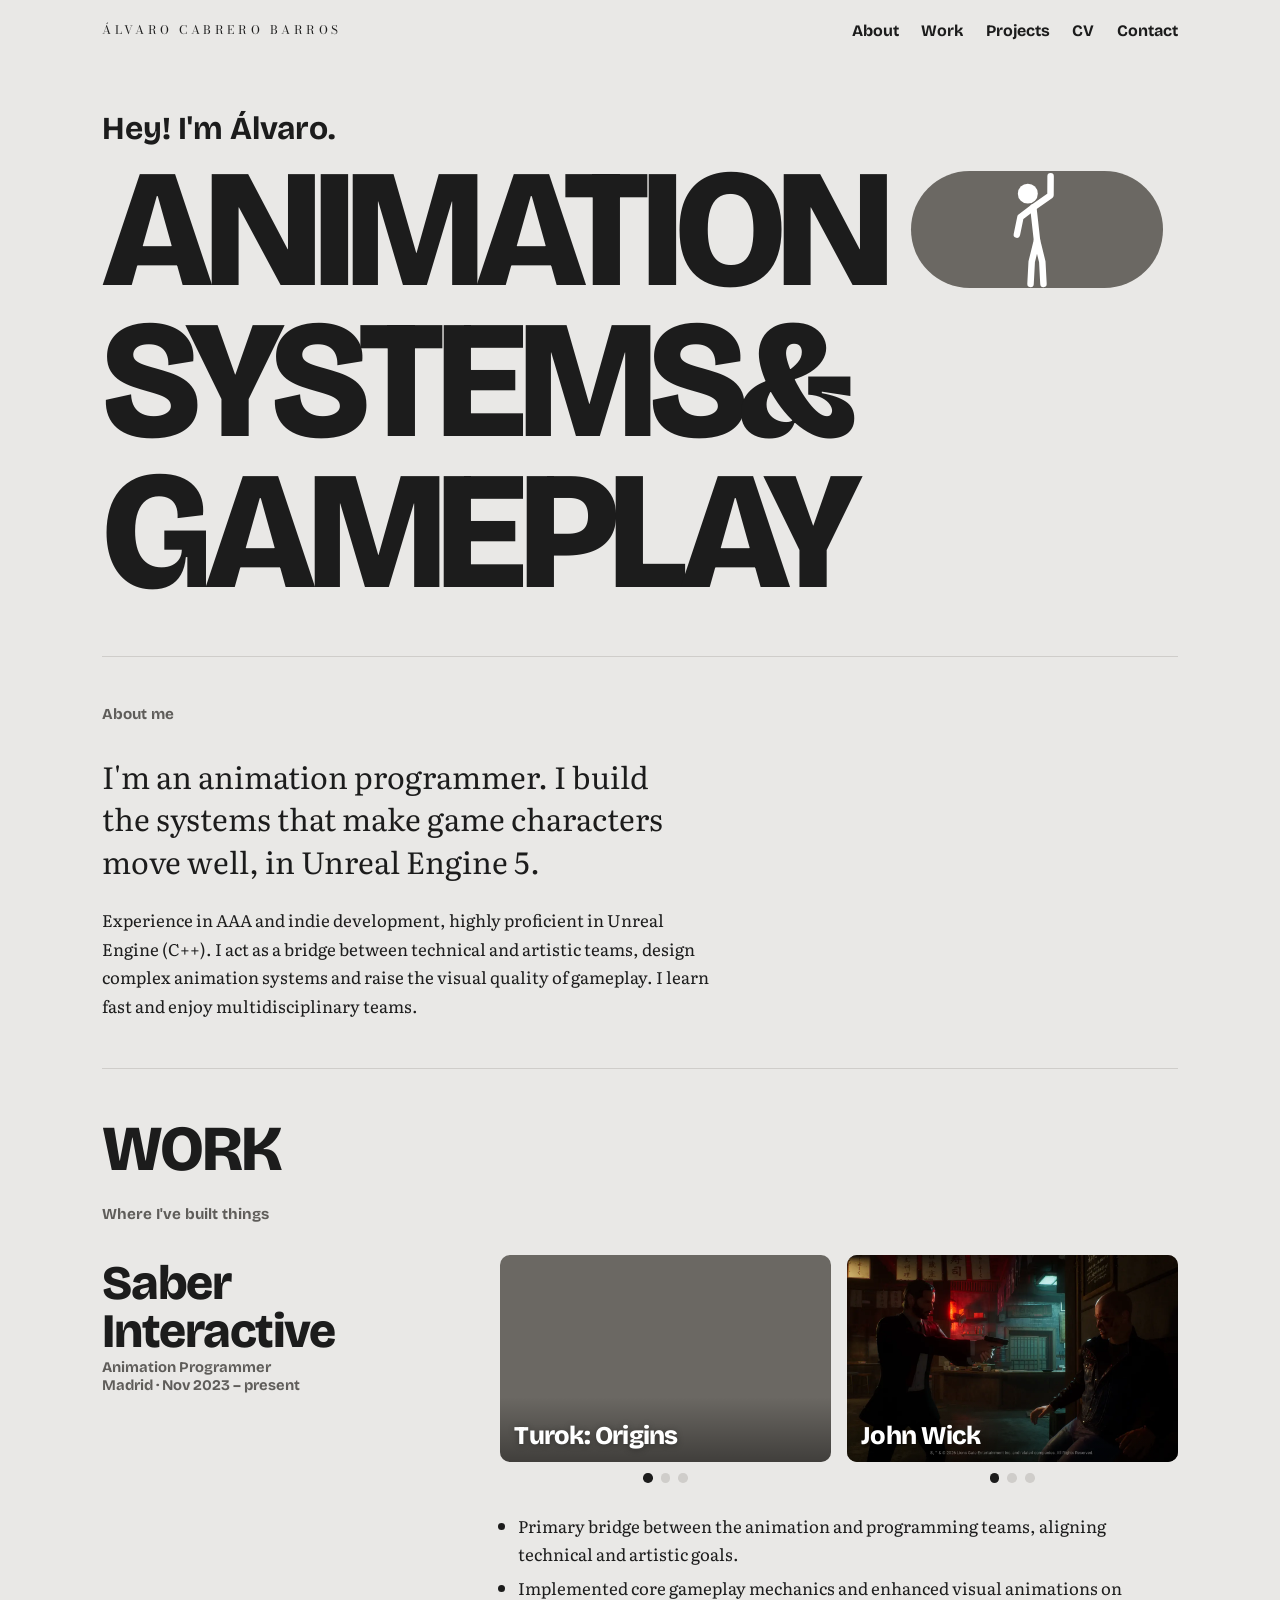
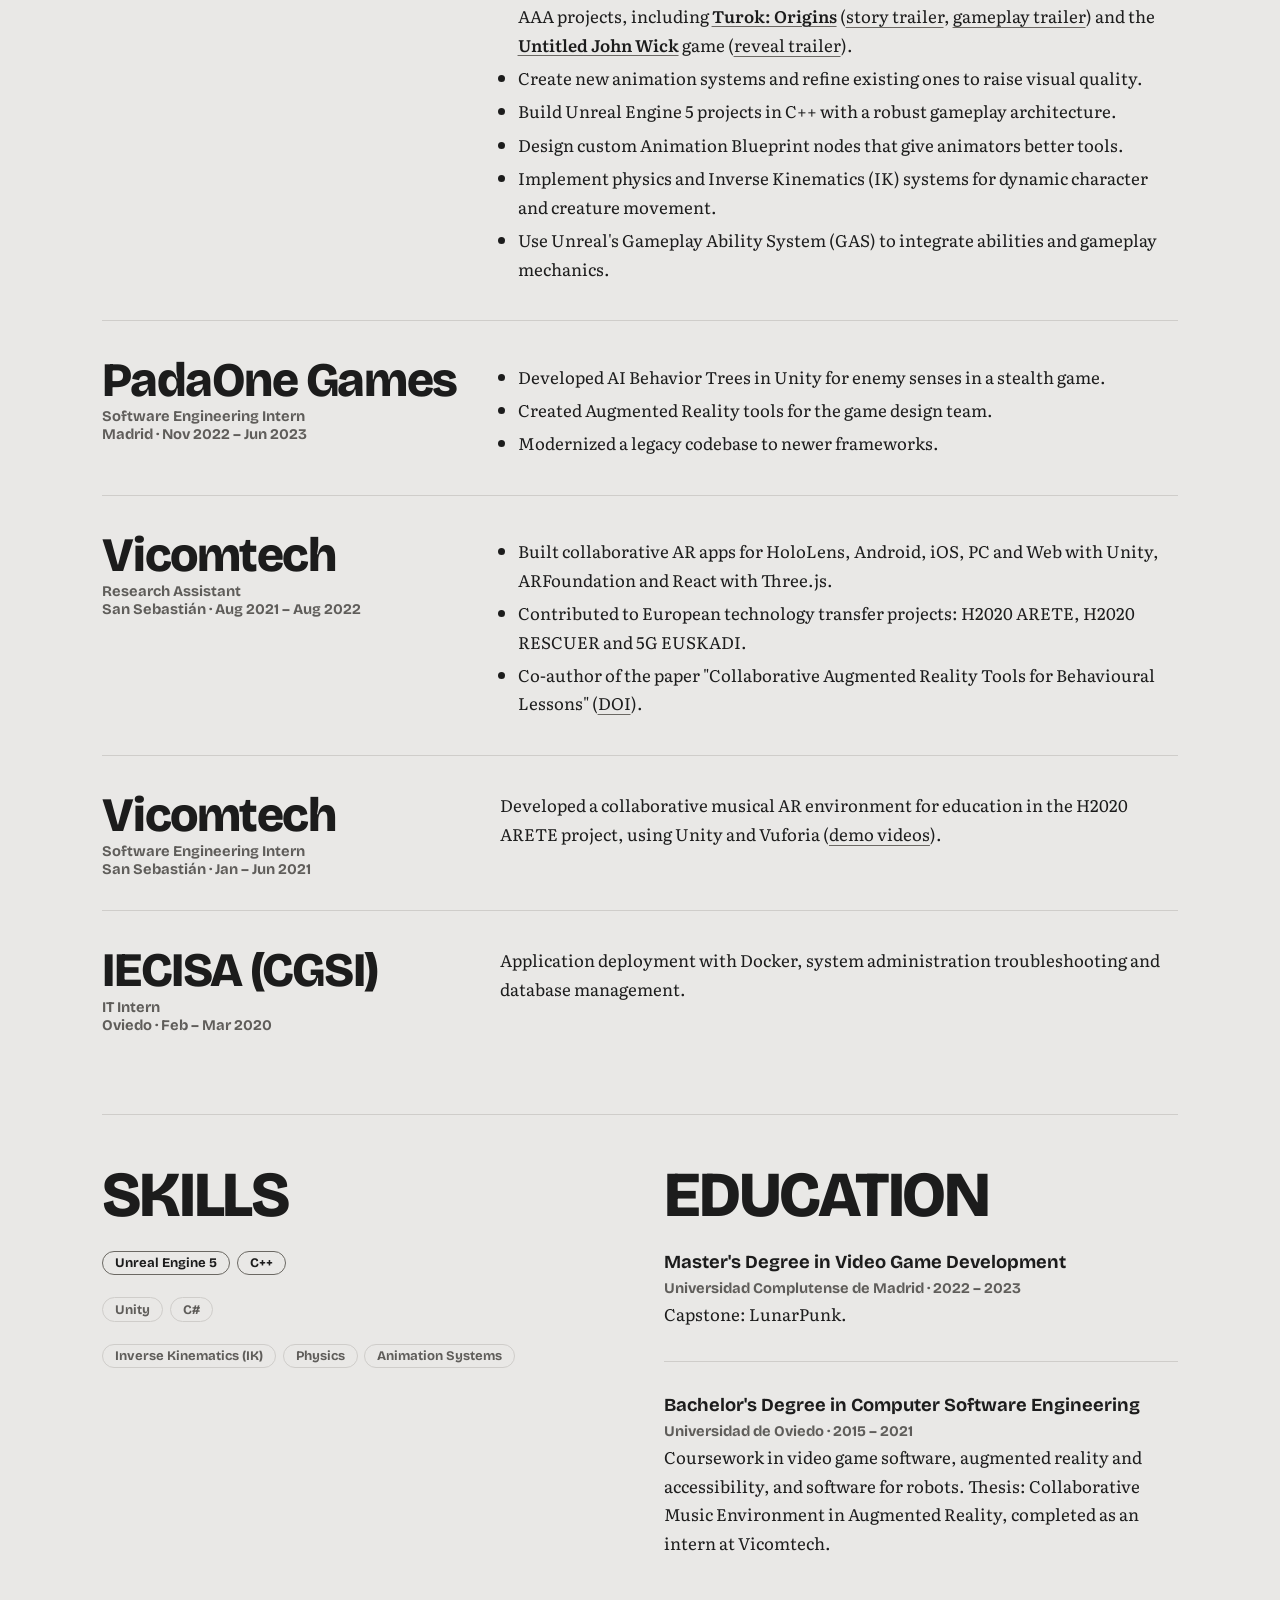
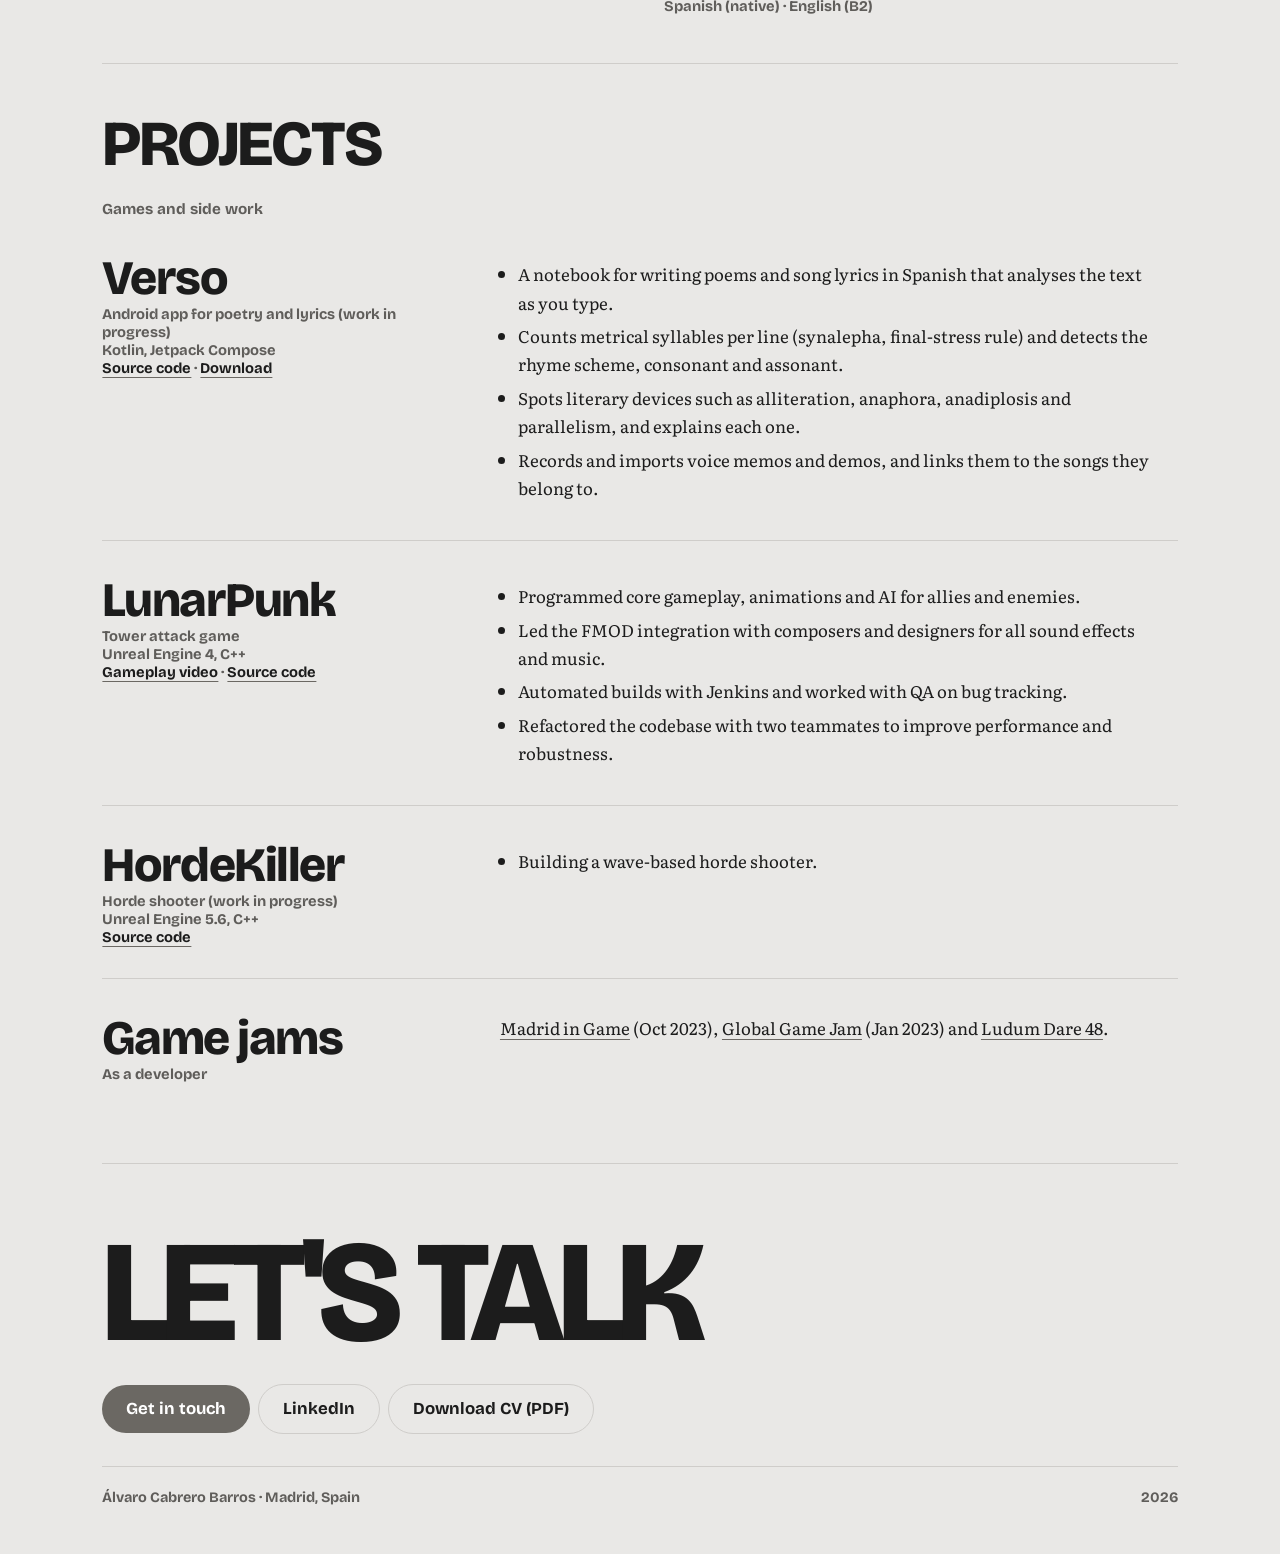
==== index.html @ 4a7ed525 "Cache-bust the link-preview image so LinkedIn refetches it Co-Authored-By: Claude Sonnet 5.5 <norepl" ====
<!DOCTYPE html>
<!--
  Álvaro Cabrero Barros · personal site and CV (https://alvaro.cabrero.me).
  Plain HTML, CSS and JavaScript, no build step. This file holds the content;
  styles live in css/styles.css (web fonts in fonts/) and behaviour in js/.
  See README.md and docs/.
-->
<html lang="en">
<head>
<meta charset="utf-8">
<meta name="viewport" content="width=device-width, initial-scale=1, viewport-fit=cover">
<title>Álvaro Cabrero Barros · Animation Programmer</title>
<meta name="description" content="Animation programmer building the systems that make game characters move well, in Unreal Engine 5. Gameplay animation, IK and physics for AAA and indie games.">
<meta name="author" content="Álvaro Cabrero Barros">
<meta property="article:published_time" content="2026-09-28T10:01:27+02:00">
<meta property="og:type" content="website">
<meta property="og:url" content="https://alvaro.cabrero.me/">
<meta property="og:title" content="Álvaro Cabrero Barros · Animation Programmer">
<meta property="og:description" content="Animation programmer building the systems that make game characters move well, in Unreal Engine 5. Gameplay animation, IK and physics for AAA and indie games.">
<meta property="og:image" content="https://alvaro.cabrero.me/images/og.png?v=2">
<meta property="og:image:width" content="2400">
<meta property="og:image:height" content="1260">
<meta property="og:image:alt" content="AC monogram and the name Álvaro Cabrero Barros, Animation Programmer">
<meta name="twitter:card" content="summary_large_image">
<link rel="icon" href="icons/favicon.svg" type="image/svg+xml">
<link rel="icon" href="icons/icon-32.png" type="image/png" sizes="32x32">
<link rel="apple-touch-icon" href="icons/icon-180.png">
<link rel="stylesheet" href="css/styles.css">
</head>
<body>
<div class="page">
<!-- top bar. Links with class "h" are hidden on narrow screens. -->
<div class="top">
  <a class="brand" href="#">Álvaro Cabrero Barros</a>
  <nav aria-label="Sections"><a class="h" href="#about">About</a><a class="h" href="#work">Work</a><a class="h" href="#projects">Projects</a><a class="h" href="CV_AlvaroCabrero.pdf" download>CV</a><a href="#contact">Contact</a></nav>
</div>

<!-- hero. The canvas inside .pill is the interactive ragdoll (js/models/ragdoll.js). -->
<header>
  <p class="hi">Hey! I'm Álvaro.</p>
  <div class="stack" aria-label="Animation systems and gameplay">
    <div>Animation<span class="pill"><canvas id="ik" aria-label="Ragdoll stick figure. Push it with your pointer or drag it around."></canvas></span></div>
    <div>Systems&amp;</div>
    <div>Gameplay</div>
  </div>
</header>

<section id="about">
  <p class="label">About me</p>
  <p class="lead">I'm an animation programmer. I build the systems that make game characters move well, in Unreal Engine 5.</p>
  <p class="intro">Experience in AAA and indie development, highly proficient in Unreal Engine (C++). I act as a bridge between technical and artistic teams, design complex animation systems and raise the visual quality of gameplay. I learn fast and enjoy multidisciplinary teams.</p>
</section>

<!--
  Work. Each entry is a .row: name and meta on the left, details on the right.
  A .car placeholder becomes a media carousel: data-title is its caption and
  data-imgs a comma-separated list of images/videos (.webp/.jpg images, .mp4/.webm videos).
  YouTube links open in the popup; a.steam links open the Steam store widget
  for the app id in data-steam.
-->
<section id="work">
  <h2>Work</h2>
  <p class="label">Where I've built things</p>
  <div class="row">
    <div><p class="name">Saber Interactive</p><p class="meta">Animation Programmer<br>Madrid · Nov 2023 – present</p></div>
    <div>
      <div class="gallery">
        <div class="car" data-title="Turok: Origins" data-imgs="images/turok-origins-1.mp4,images/turok-origins-2.mp4,images/turok-origins-3.mp4" role="region" aria-roledescription="carousel" aria-label="Turok: Origins images"></div>
        <div class="car" data-title="John Wick" data-imgs="images/john-wick-1.webp,images/john-wick-2.webp,images/john-wick-3.webp" role="region" aria-roledescription="carousel" aria-label="John Wick images"></div>
      </div>
      <ul>
      <li>Primary bridge between the animation and programming teams, aligning technical and artistic goals.</li>
      <li>Implemented core gameplay mechanics and enhanced visual animations on AAA projects, including <strong><a class="steam" href="https://store.steampowered.com/app/1967610/Turok_Origins/" data-steam="1967610" data-title="Turok: Origins">Turok: Origins</a></strong> (<a href="https://www.youtube.com/watch?v=_f3btFcO1CM">story trailer</a>, <a href="https://www.youtube.com/watch?v=rf-Hp_OI054">gameplay trailer</a>) and the <strong><a class="steam" href="https://store.steampowered.com/app/2947860/Untitled_John_Wick_Game/" data-steam="2947860" data-title="Untitled John Wick">Untitled John Wick</a></strong> game (<a href="https://www.youtube.com/watch?v=Ap5JlQ680E8">reveal trailer</a>).</li>
      <li>Create new animation systems and refine existing ones to raise visual quality.</li>
      <li>Build Unreal Engine 5 projects in C++ with a robust gameplay architecture.</li>
      <li>Design custom Animation Blueprint nodes that give animators better tools.</li>
      <li>Implement physics and Inverse Kinematics (IK) systems for dynamic character and creature movement.</li>
      <li>Use Unreal's Gameplay Ability System (GAS) to integrate abilities and gameplay mechanics.</li>
    </ul>
    </div>
  </div>
  <div class="row">
    <div><p class="name">PadaOne Games</p><p class="meta">Software Engineering Intern<br>Madrid · Nov 2022 – Jun 2023</p></div>
    <ul>
      <li>Developed AI Behavior Trees in Unity for enemy senses in a stealth game.</li>
      <li>Created Augmented Reality tools for the game design team.</li>
      <li>Modernized a legacy codebase to newer frameworks.</li>
    </ul>
  </div>
  <div class="row">
    <div><p class="name">Vicomtech</p><p class="meta">Research Assistant<br>San Sebastián · Aug 2021 – Aug 2022</p></div>
    <ul>
      <li>Built collaborative AR apps for HoloLens, Android, iOS, PC and Web with Unity, ARFoundation and React with Three.js.</li>
      <li>Contributed to European technology transfer projects: H2020 ARETE, H2020 RESCUER and 5G EUSKADI.</li>
      <li>Co-author of the paper "Collaborative Augmented Reality Tools for Behavioural Lessons" (<a href="https://doi.org/10.1007/978-3-031-26876-2_10">DOI</a>).</li>
    </ul>
  </div>
  <div class="row">
    <div><p class="name">Vicomtech</p><p class="meta">Software Engineering Intern<br>San Sebastián · Jan – Jun 2021</p></div>
    <p>Developed a collaborative musical AR environment for education in the H2020 ARETE project, using Unity and Vuforia (<a href="https://youtube.com/playlist?list=PLBQpnXrjoMXHevVcbpLc-FHBnwEPW0HEd">demo videos</a>).</p>
  </div>
  <div class="row">
    <div><p class="name">IECISA (CGSI)</p><p class="meta">IT Intern<br>Oviedo · Feb – Mar 2020</p></div>
    <p>Application deployment with Docker, system administration troubleshooting and database management.</p>
  </div>
</section>

<!-- Skills (chips; .hot marks the core ones) and Education -->
<section id="skills">
  <div class="two">
    <div>
      <h2>Skills</h2>
      <ul class="chips hot"><li>Unreal Engine 5</li><li>C++</li></ul>
      <ul class="chips"><li>Unity</li><li>C#</li></ul>
      <ul class="chips"><li>Inverse Kinematics (IK)</li><li>Physics</li><li>Animation Systems</li></ul>
    </div>
    <div>
      <h2>Education</h2>
      <div class="row edu">
        <div><h3>Master's Degree in Video Game Development</h3><p class="meta">Universidad Complutense de Madrid · 2022 – 2023</p><p>Capstone: LunarPunk.</p></div>
      </div>
      <div class="row edu">
        <div><h3>Bachelor's Degree in Computer Software Engineering</h3><p class="meta">Universidad de Oviedo · 2015 – 2021</p><p>Coursework in video game software, augmented reality and accessibility, and software for robots. Thesis: Collaborative Music Environment in Augmented Reality, completed as an intern at Vicomtech.</p></div>
      </div>
      <p class="meta">Spanish (native) · English (B2)</p>
    </div>
  </div>
</section>

<!-- Projects: personal projects and game jams, newest first -->
<section id="projects">
  <h2>Projects</h2>
  <p class="label">Games and side work</p>
  <div class="row">
    <div><p class="name">Verso</p><p class="meta">Android app for poetry and lyrics (work in progress)<br>Kotlin, Jetpack Compose<br><a href="https://github.com/alvarocabrero/Verso">Source code</a> · <a href="https://github.com/alvarocabrero/Verso/releases/latest">Download</a></p></div>
    <ul>
      <li>A notebook for writing poems and song lyrics in Spanish that analyses the text as you type.</li>
      <li>Counts metrical syllables per line (synalepha, final-stress rule) and detects the rhyme scheme, consonant and assonant.</li>
      <li>Spots literary devices such as alliteration, anaphora, anadiplosis and parallelism, and explains each one.</li>
      <li>Records and imports voice memos and demos, and links them to the songs they belong to.</li>
    </ul>
  </div>
  <div class="row">
    <div><p class="name">LunarPunk</p><p class="meta">Tower attack game<br>Unreal Engine 4, C++<br><a href="https://www.youtube.com/watch?v=NX6QrqMngAg">Gameplay video</a> · <a href="https://github.com/Walking-Octopus-Games/LunarPunk">Source code</a></p></div>
    <ul>
      <li>Programmed core gameplay, animations and AI for allies and enemies.</li>
      <li>Led the FMOD integration with composers and designers for all sound effects and music.</li>
      <li>Automated builds with Jenkins and worked with QA on bug tracking.</li>
      <li>Refactored the codebase with two teammates to improve performance and robustness.</li>
    </ul>
  </div>
  <div class="row">
    <div><p class="name">HordeKiller</p><p class="meta">Horde shooter (work in progress)<br>Unreal Engine 5.6, C++<br><a href="https://github.com/alvarocabrero/HordeKiller">Source code</a></p></div>
    <ul>
      <li>Building a wave-based horde shooter.</li>
    </ul>
  </div>
  <div class="row">
    <div><p class="name">Game jams</p><p class="meta">As a developer</p></div>
    <p><a href="https://jgona.itch.io/tetrisnator2">Madrid in Game</a> (Oct 2023), <a href="https://globalgamejam.org/2023/games/warfarm-milenium-potato-9">Global Game Jam</a> (Jan 2023) and <a href="https://ldjam.com/events/ludum-dare/48/atlantis-gold/">Ludum Dare 48</a>.</p>
  </div>
</section>

<!-- contact -->
<section id="contact" class="talk">
  <p class="big">Let's talk</p>
  <a class="btn" href="mailto:alvaro@cabrero.me">Get in touch</a><a class="btn alt" href="https://www.linkedin.com/in/alvaro-cabrero-barros-b3132916b/">LinkedIn</a><a class="btn alt" href="CV_AlvaroCabrero.pdf" download>Download CV (PDF)</a>
</section>
<footer><span>Álvaro Cabrero Barros · Madrid, Spain</span><span>2026</span></footer>
</div>

<!--
  Shared popup for YouTube videos, Steam widgets and enlarged carousel media.
  Filled and opened by js/views/dialogView.js.
-->
<dialog class="vid" id="vid" aria-label="Video player">
  <div class="bar"><a id="vidlink" href="#" target="_blank" rel="noopener">Open on YouTube</a><button type="button" id="vidclose">Close</button></div>
  <div class="frame" id="vidframe"></div>
</dialog>

<!--
  Scripts: plain classic scripts sharing the global CV namespace (no modules,
  so the page also works when opened from the file system). Order matters:
  models, then views, then controllers, then main.js, which wires them up.
-->
<!-- Model -->
<script src="js/models/ragdoll.js"></script>
<script src="js/models/media.js"></script>
<!-- View -->
<script src="js/views/ragdollView.js"></script>
<script src="js/views/carouselView.js"></script>
<script src="js/views/dialogView.js"></script>
<!-- Controller -->
<script src="js/controllers/ragdollController.js"></script>
<script src="js/controllers/carouselController.js"></script>
<script src="js/controllers/dialogController.js"></script>
<script src="js/main.js"></script>
</body>
</html>
---- css/styles.css ----
/*
 * Styles for the whole site. One file, no preprocessor, no build step.
 *
 * Sections:
 *   1. Design tokens and base elements
 *   2. Top bar and hero (including the ragdoll pill)
 *   3. Sections, rows and typography
 *   4. Skills chips, contact block, footer
 *   5. Media carousels
 *   6. Popup dialog (YouTube, Steam, enlarged media)
 *   7. Narrow screens (≤ 820px)
 *
 * Fluid type uses clamp(min, preferred, max): sizes follow the viewport width
 * (vw) between a minimum and a maximum, so most of the layout needs no
 * breakpoints. Below 820px the two-column rows stack (section 7).
 */

/* Web fonts, served from fonts/ (SIL Open Font License, see fonts/README.md).
 * Latin and Latin Extended subsets of Google Fonts' files. unicode-range makes
 * the browser download a subset only when the page uses one of its characters,
 * so normally only the two Latin files load. Bricolage Grotesque is a
 * variable font covering weights 400–800, and regular Literata covers 400–600
 * (600 is used for bold text such as <strong>). font-display:swap shows the
 * fallback font straight away and swaps when the web font arrives. */
@font-face{font-family:"Bricolage Grotesque";font-style:normal;font-weight:400 800;font-display:swap;src:url(../fonts/bricolage-latin.woff2) format("woff2");unicode-range:U+0000-00FF, U+0131, U+0152-0153, U+02BB-02BC, U+02C6, U+02DA, U+02DC, U+0304, U+0308, U+0329, U+2000-206F, U+20AC, U+2122, U+2191, U+2193, U+2212, U+2215, U+FEFF, U+FFFD}
@font-face{font-family:"Bricolage Grotesque";font-style:normal;font-weight:400 800;font-display:swap;src:url(../fonts/bricolage-latin-ext.woff2) format("woff2");unicode-range:U+0100-02BA, U+02BD-02C5, U+02C7-02CC, U+02CE-02D7, U+02DD-02FF, U+0304, U+0308, U+0329, U+1D00-1DBF, U+1E00-1E9F, U+1EF2-1EFF, U+2020, U+20A0-20AB, U+20AD-20C0, U+2113, U+2C60-2C7F, U+A720-A7FF}
@font-face{font-family:"Bodoni Moda";font-style:normal;font-weight:400 700;font-display:swap;src:url(../fonts/bodoni-moda-latin.woff2) format("woff2");unicode-range:U+0000-00FF, U+0131, U+0152-0153, U+02BB-02BC, U+02C6, U+02DA, U+02DC, U+0304, U+0308, U+0329, U+2000-206F, U+20AC, U+2122, U+2191, U+2193, U+2212, U+2215, U+FEFF, U+FFFD}
@font-face{font-family:"Literata";font-style:normal;font-weight:400 600;font-display:swap;src:url(../fonts/literata-latin.woff2) format("woff2");unicode-range:U+0000-00FF, U+0131, U+0152-0153, U+02BB-02BC, U+02C6, U+02DA, U+02DC, U+0304, U+0308, U+0329, U+2000-206F, U+20AC, U+2122, U+2191, U+2193, U+2212, U+2215, U+FEFF, U+FFFD}
@font-face{font-family:"Literata";font-style:normal;font-weight:400 600;font-display:swap;src:url(../fonts/literata-latin-ext.woff2) format("woff2");unicode-range:U+0100-02BA, U+02BD-02C5, U+02C7-02CC, U+02CE-02D7, U+02DD-02FF, U+0304, U+0308, U+0329, U+1D00-1DBF, U+1E00-1E9F, U+1EF2-1EFF, U+2020, U+20A0-20AB, U+20AD-20C0, U+2113, U+2C60-2C7F, U+A720-A7FF}

/* ===== 1. Design tokens and base elements =====
 * --bg     page background        --ink   main text
 * --mute   secondary text         --line  hairlines and borders
 * --acc    accent: pill, buttons, placeholders, focus ring
 * --onacc  text on the accent
 * --d      display font (headings, labels)
 * --b      body font (paragraphs)
 * The root also pads for notches and home indicators (safe-area insets).
 */
:root{--bg:#e9e8e6;--ink:#1c1c1c;--mute:#5f5d5a;--line:#cfcdca;--acc:#6b6863;--onacc:#fff;
--d:"Bricolage Grotesque","Helvetica Neue",Arial,sans-serif;--b:"Literata",Georgia,serif;
box-sizing:border-box;padding-top:env(safe-area-inset-top,0px);padding-bottom:env(safe-area-inset-bottom,0px)}
*,*::before,*::after{box-sizing:inherit}
html{scroll-behavior:smooth}
body{margin:0;background:var(--bg);color:var(--ink);font:400 1.05rem/1.7 var(--b)}
a{color:var(--ink);text-decoration-color:var(--acc);text-underline-offset:4px}
:focus-visible{outline:3px solid var(--acc);outline-offset:3px}
/* centred column: 1120px max, 1.4rem side gutter */
.page{max-width:1120px;margin:0 auto;padding:0 1.4rem}

/* ===== 2. Top bar and hero ===== */
/* top bar: name on the left, section links on the right */
.top{display:flex;justify-content:space-between;align-items:center;padding:1.3rem 0;font:700 1rem var(--d)}
.top nav{display:flex;gap:1.4rem;align-items:center}
.top a{color:var(--ink);text-decoration:none}
.top a:hover{color:var(--mute)}
.top .brand{display:flex;align-items:center;gap:.9rem;font:400 .74rem "Bodoni Moda",serif;letter-spacing:.3em;text-transform:uppercase}
.top .brand img{display:block}
/* hero: "Hey! I'm Álvaro." */
.hi{font:700 clamp(1.4rem,3vw,2rem) var(--d);margin:3rem 0 0}
/* hero title: three huge stacked words. The size follows the viewport (13.5vw),
   but never exceeds what fits: the widest line, "ANIMATION" plus the pill,
   is about 6.3em wide, so it is capped at (100vw − gutters) / 6.4. */
.stack{margin:.4rem 0 3rem;font:800 clamp(1.6rem,min(13.5vw,(100vw - 2.8rem)/6.4),10.5rem)/.9 var(--d);letter-spacing:-.05em;text-transform:uppercase}
.stack div{display:flex;align-items:center;gap:.15em}
/* the rounded box the ragdoll lives in; sized in em so it scales with the title */
.pill{height:.7em;width:1.5em;border-radius:99px;background:var(--acc);flex:none;overflow:hidden}
/* touch-action:none stops the page scrolling while dragging the figure on touch screens */
.pill canvas{width:100%;height:100%;display:block;touch-action:none;cursor:grab}

/* ===== 3. Sections, rows and typography ===== */
section{padding:3rem 0;border-top:1px solid var(--line)}
.label{font:700 .95rem var(--d);color:var(--mute);margin:0 0 2rem}
/* section titles. The minimum is capped so the longest one, "EDUCATION"
   (about 5em, 5.6em in the fallback font), fits even very narrow screens */
h2{font:800 clamp(min(2.2rem,(100vw - 2.8rem)/5.8),6vw,4rem)/1 var(--d);letter-spacing:-.035em;margin:0 0 1.5rem;text-transform:uppercase}
.lead{font:400 clamp(1.3rem,2.6vw,1.9rem)/1.4 var(--b);max-width:32ch;margin:0}
/* About: the paragraph under the lead */
.intro{max-width:62ch;margin:1.5rem 0 0}
/* the two-column entry used by Work, Education and Projects:
   name and meta on the left, details on the right */
.row{display:grid;grid-template-columns:minmax(220px,34%) 1fr;gap:2rem;padding:2rem 0;border-top:1px solid var(--line)}
.row:first-of-type{border-top:0;padding-top:0}
/* entry name (company, project, person) and its small meta lines */
.name{font:800 clamp(1.8rem,4.2vw,3rem)/1 var(--d);letter-spacing:-.03em;margin:0}
.meta{font:700 .92rem var(--d);color:var(--mute);margin:.5rem 0 0}
.row h3{font:700 1.15rem var(--d);margin:0 0 .4rem}
.row ul{margin:.3rem 0 0;padding-left:1.1rem;max-width:66ch}
.row li{margin:.3rem 0}
.row p{margin:.2rem 0 0;max-width:66ch}

/* ===== 4. Skills chips, contact block, footer ===== */
/* pill-shaped skill tags; .hot highlights a list of core skills */
.chips{display:flex;flex-wrap:wrap;gap:.4rem;padding:0;margin:.3rem 0 1.4rem;list-style:none}
.chips li{font:700 .82rem var(--d);padding:.2rem .75rem;border:1px solid var(--line);border-radius:99px;color:var(--mute);margin:0}
.chips.hot li{color:var(--ink);border-color:var(--acc)}
/* Skills | Education side by side; each degree is a one-column row */
.two{display:grid;grid-template-columns:1fr 1fr;gap:3rem}
.row.edu{grid-template-columns:1fr}
.edu .meta{margin:0}
/* "Let's talk" contact block and its buttons */
.talk{padding:4rem 0 2rem}
.talk .big{font:800 clamp(3rem,12vw,9rem)/.9 var(--d);letter-spacing:-.05em;text-transform:uppercase;margin:0 0 1.6rem}
.btn{display:inline-block;font:700 1.05rem var(--d);padding:.85rem 1.5rem;border-radius:99px;background:var(--acc);color:var(--onacc);text-decoration:none}
.btn.alt{background:none;color:var(--ink);border:1.5px solid var(--line);margin-left:.5rem}
footer{border-top:1px solid var(--line);padding:1.4rem 0 3rem;font:700 .9rem var(--d);color:var(--mute);display:flex;justify-content:space-between;flex-wrap:wrap;gap:.5rem}

/* ===== 5. Media carousels =====
 * .car is a placeholder filled by js/views/carouselView.js:
 * .frame > .track > .slide (img|video), plus .cap (caption) and .dots.
 * The track is a native horizontal scroller with mandatory snap points,
 * one slide per width, so swiping works without JavaScript. */
.gallery{display:grid;grid-template-columns:1fr 1fr;gap:1rem;margin:0 0 1.8rem}
@media(max-width:820px){.gallery{gap:.6rem;margin:.6rem 0 1.6rem}}
.car{position:relative}
/* hidden scrollbar; overscroll-behavior stops a swipe from navigating back in the browser */
.track{display:flex;overflow-x:auto;scroll-snap-type:x mandatory;scrollbar-width:none;aspect-ratio:16/10;scroll-behavior:smooth;overscroll-behavior-x:contain}
.track::-webkit-scrollbar{display:none}
.slide{flex:0 0 100%;scroll-snap-align:start;position:relative;background:var(--acc);margin:0}
/* media stay transparent until loaded (.has), showing the accent colour as a placeholder.
   Transparent rather than display:none, so lazy-loaded images still get laid out and load. */
.slide img,.slide video{position:absolute;inset:0;width:100%;height:100%;object-fit:cover;opacity:0}
.slide.has img,.slide.has video{opacity:1}
.frame{position:relative;border-radius:10px;overflow:hidden}
/* caption on a soft gradient so white text stays readable on any image */
.cap{position:absolute;left:0;right:0;bottom:0;padding:1.6rem .9rem .8rem;pointer-events:none;color:#fff;font:800 clamp(1.1rem,3vw,1.6rem)/1.05 var(--d);letter-spacing:-.03em;text-shadow:0 1px 6px rgba(0,0,0,.35);background:linear-gradient(transparent,rgba(0,0,0,.4))}
/* slide indicators; the current one is marked with aria-current */
.dots{display:flex;gap:.5rem;justify-content:center;margin-top:.7rem}
.dots button{width:.6rem;height:.6rem;padding:0;border:0;border-radius:50%;background:var(--line);cursor:pointer}
.dots button[aria-current="true"]{background:var(--ink)}
@media(prefers-reduced-motion:reduce){.track{scroll-behavior:auto}}

/* ===== 6. Popup dialog =====
 * One <dialog id="vid"> for YouTube embeds, Steam widgets (.steam) and enlarged
 * carousel media (with .nav arrows). See js/views/dialogView.js. */
dialog.vid{border:0;padding:0;background:transparent;max-width:none;width:min(92vw,960px);overflow:visible;margin:auto}
dialog.vid::backdrop{background:rgba(10,10,10,.82)}
.vid .bar{display:flex;justify-content:space-between;align-items:center;padding:0 0 .6rem;font:700 .95rem var(--d)}
.vid .bar a,.vid .bar button{color:#fff}
.vid .bar button{all:unset;cursor:pointer;color:#fff;border-bottom:1px solid #fff}
.vid .frame{position:relative;aspect-ratio:16/9;background:#000;border-radius:10px;overflow:hidden}
.vid iframe{position:absolute;inset:0;width:100%;height:100%;border:0}
/* Steam's store widget is a fixed-height banner, not a 16:9 video */
dialog.vid.steam{width:min(92vw,660px)}
dialog.vid.steam .frame{aspect-ratio:auto;height:190px;background:transparent}
/* carousels open the enlarged view on click */
.car .frame{cursor:zoom-in}
/* previous/next arrows over enlarged media */
.vid .nav{position:absolute;top:50%;transform:translateY(-50%);width:2.6rem;height:2.6rem;border:0;border-radius:50%;background:rgba(0,0,0,.55);color:#fff;font:400 2rem/1 var(--d);cursor:pointer;display:grid;place-items:center;padding:0 0 .2rem;z-index:2}
.vid .nav:hover,.vid .nav:focus-visible{background:rgba(0,0,0,.8)}
/* arrow positions; then Steam game links in the text (they open the store widget) */
.vid .prev{left:.6rem}.vid .next{right:.6rem}a.steam{color:inherit;text-decoration:underline;text-decoration-color:var(--acc);text-underline-offset:.2em}
/* enlarged media are letterboxed, never cropped */
dialog.vid .frame video,dialog.vid .frame img{position:absolute;inset:0;width:100%;height:100%;object-fit:contain}

/* ===== 7. Narrow screens (≤ 820px) =====
 * Rows and Skills/Education stack into one column; the top bar keeps only the
 * name and the Contact link (links with class .h are hidden); the secondary buttons wrap below the main one;
 * carousels switch to a portrait 4:5 frame; captions and dots adjust. */
@media(max-width:820px){.row,.two{grid-template-columns:1fr;gap:.8rem}.top nav a.h{display:none}.btn.alt{margin:.6rem 0 0}.track{aspect-ratio:4/5}.cap{font-size:1.15rem;padding:1.4rem .7rem .7rem}.dots button{width:.75rem;height:.75rem}}
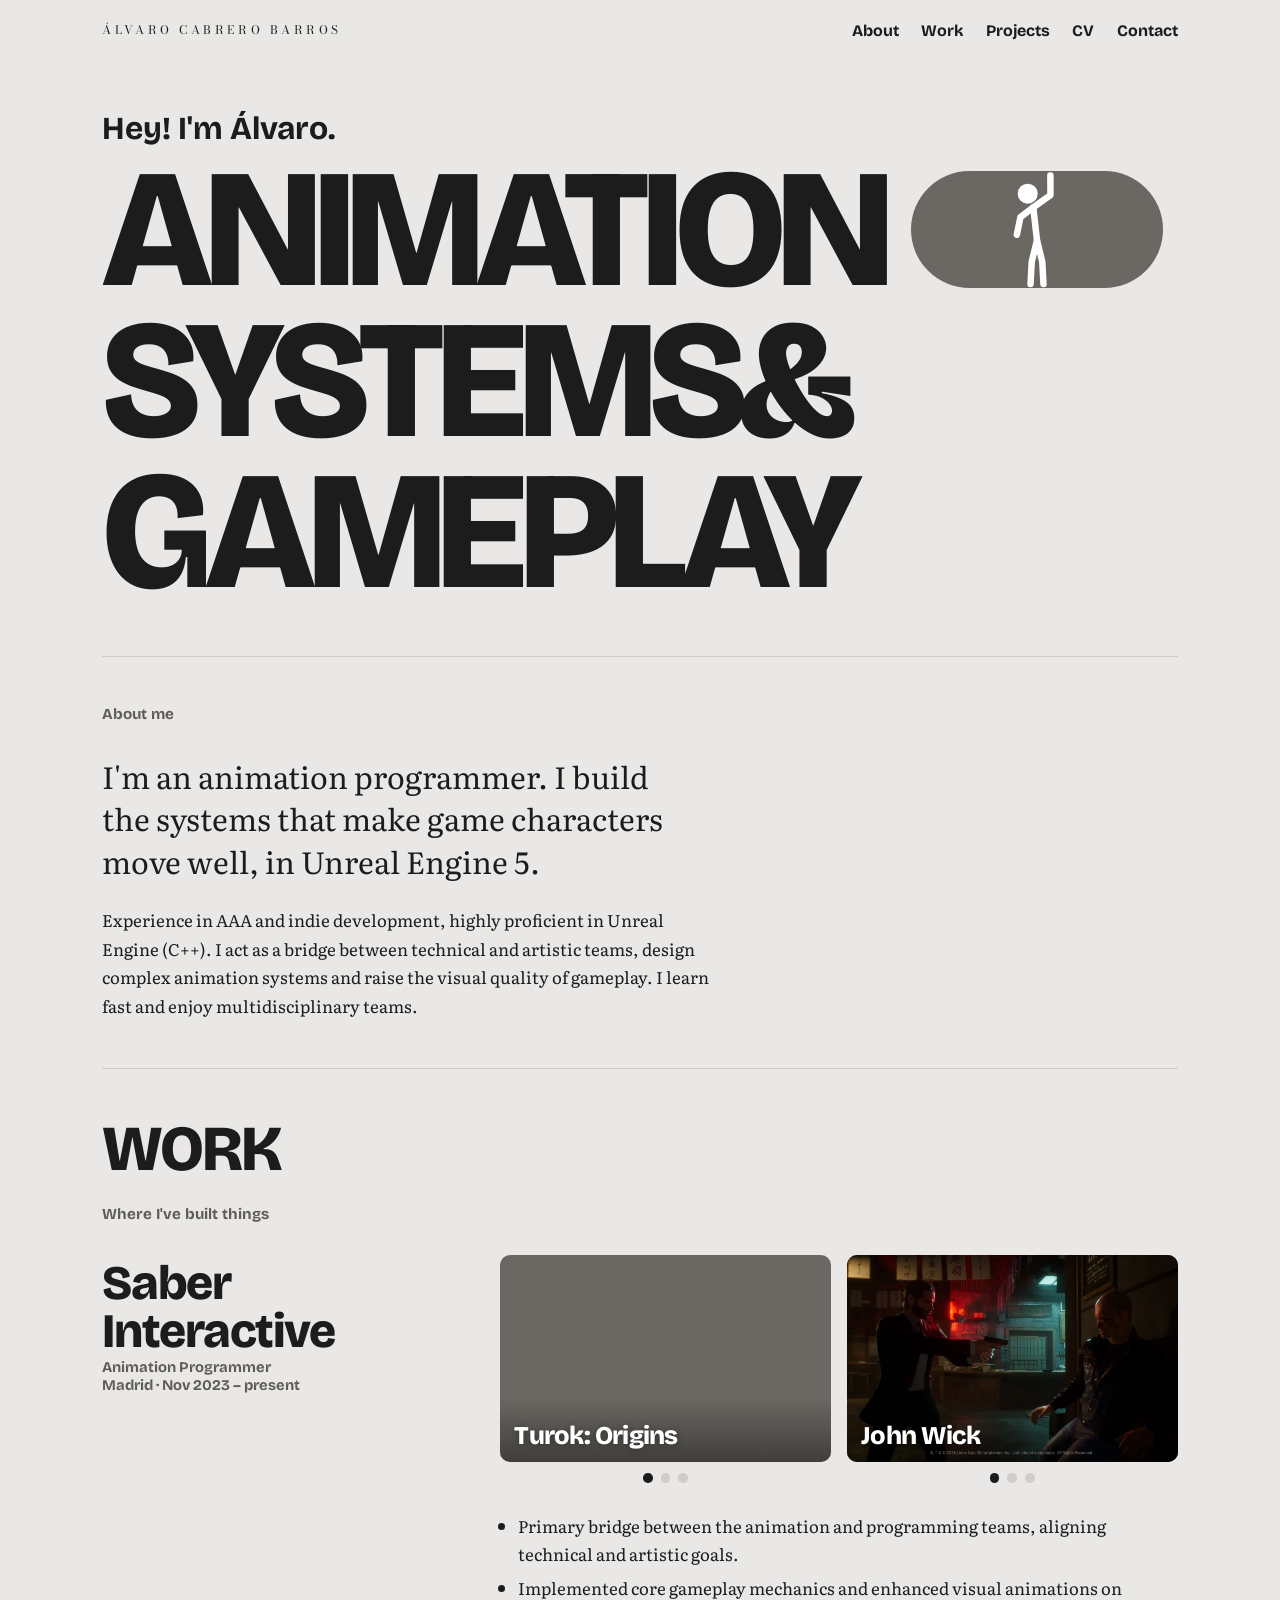
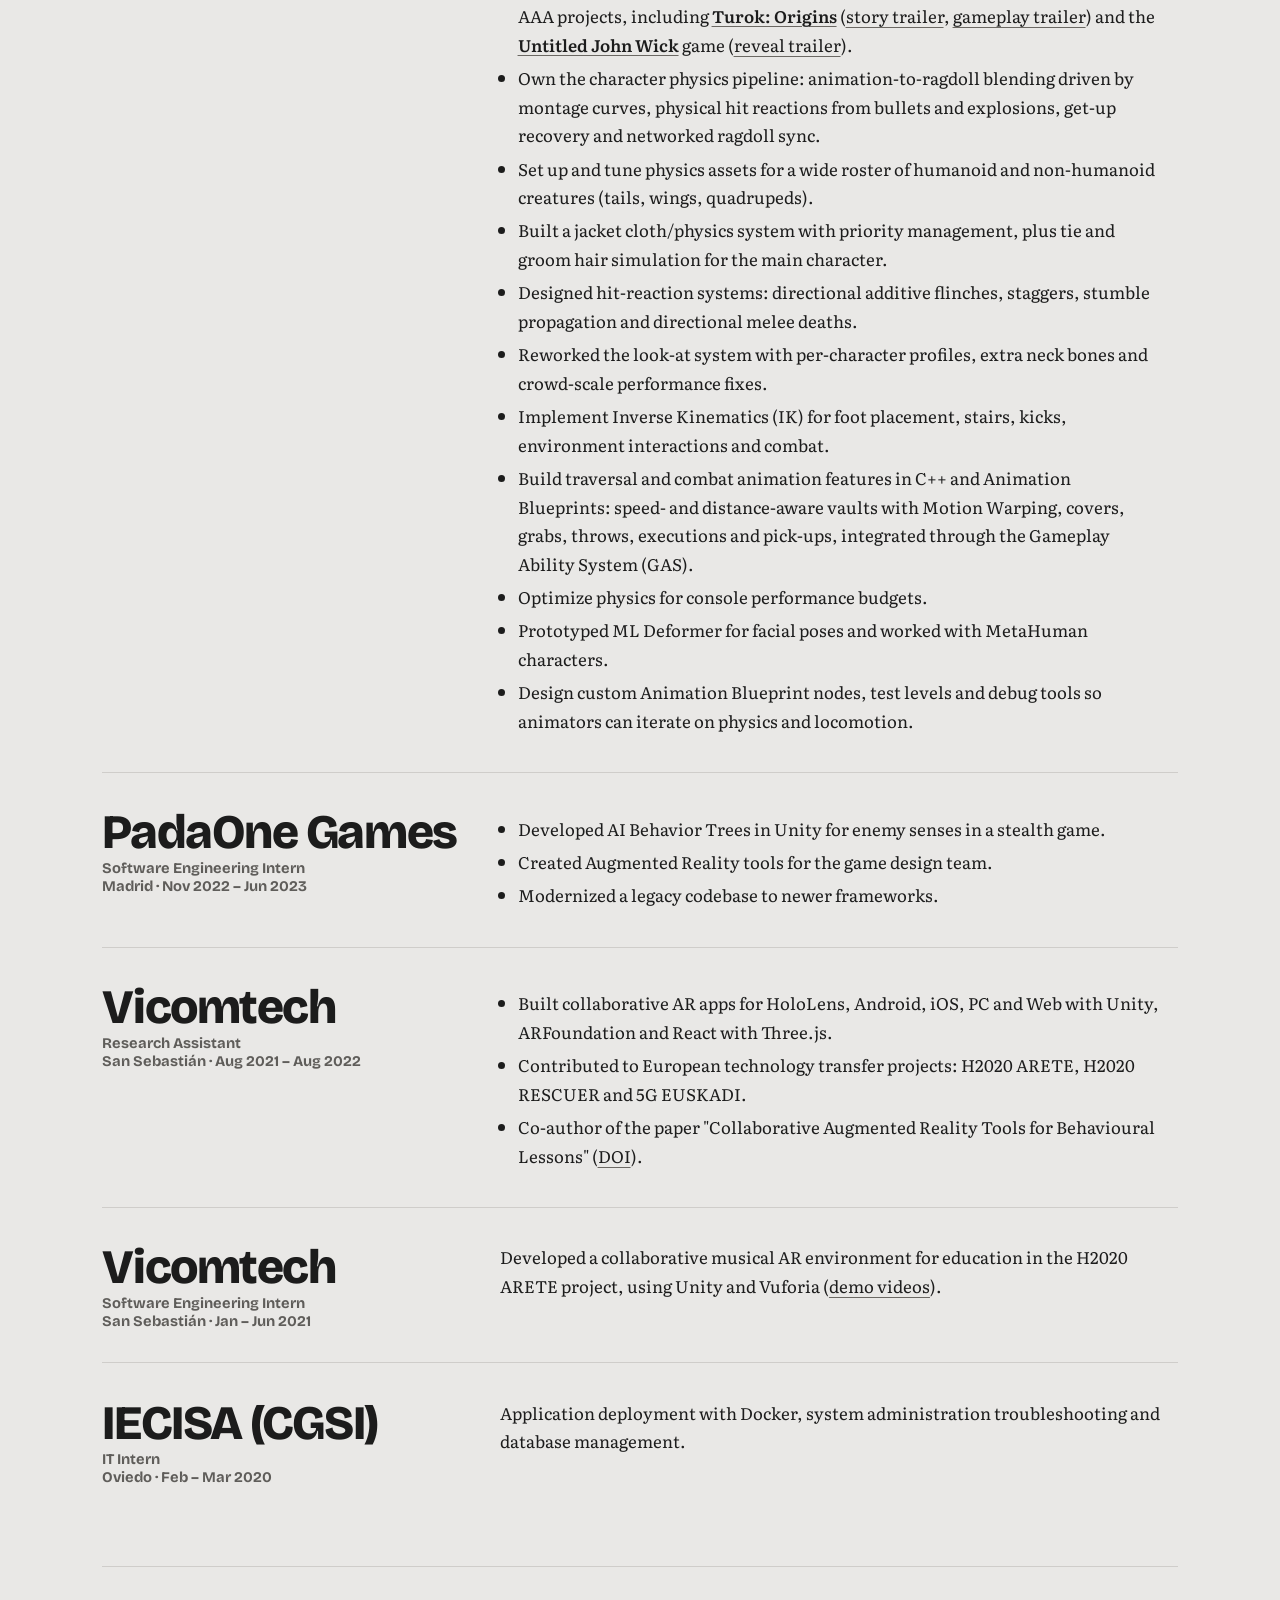
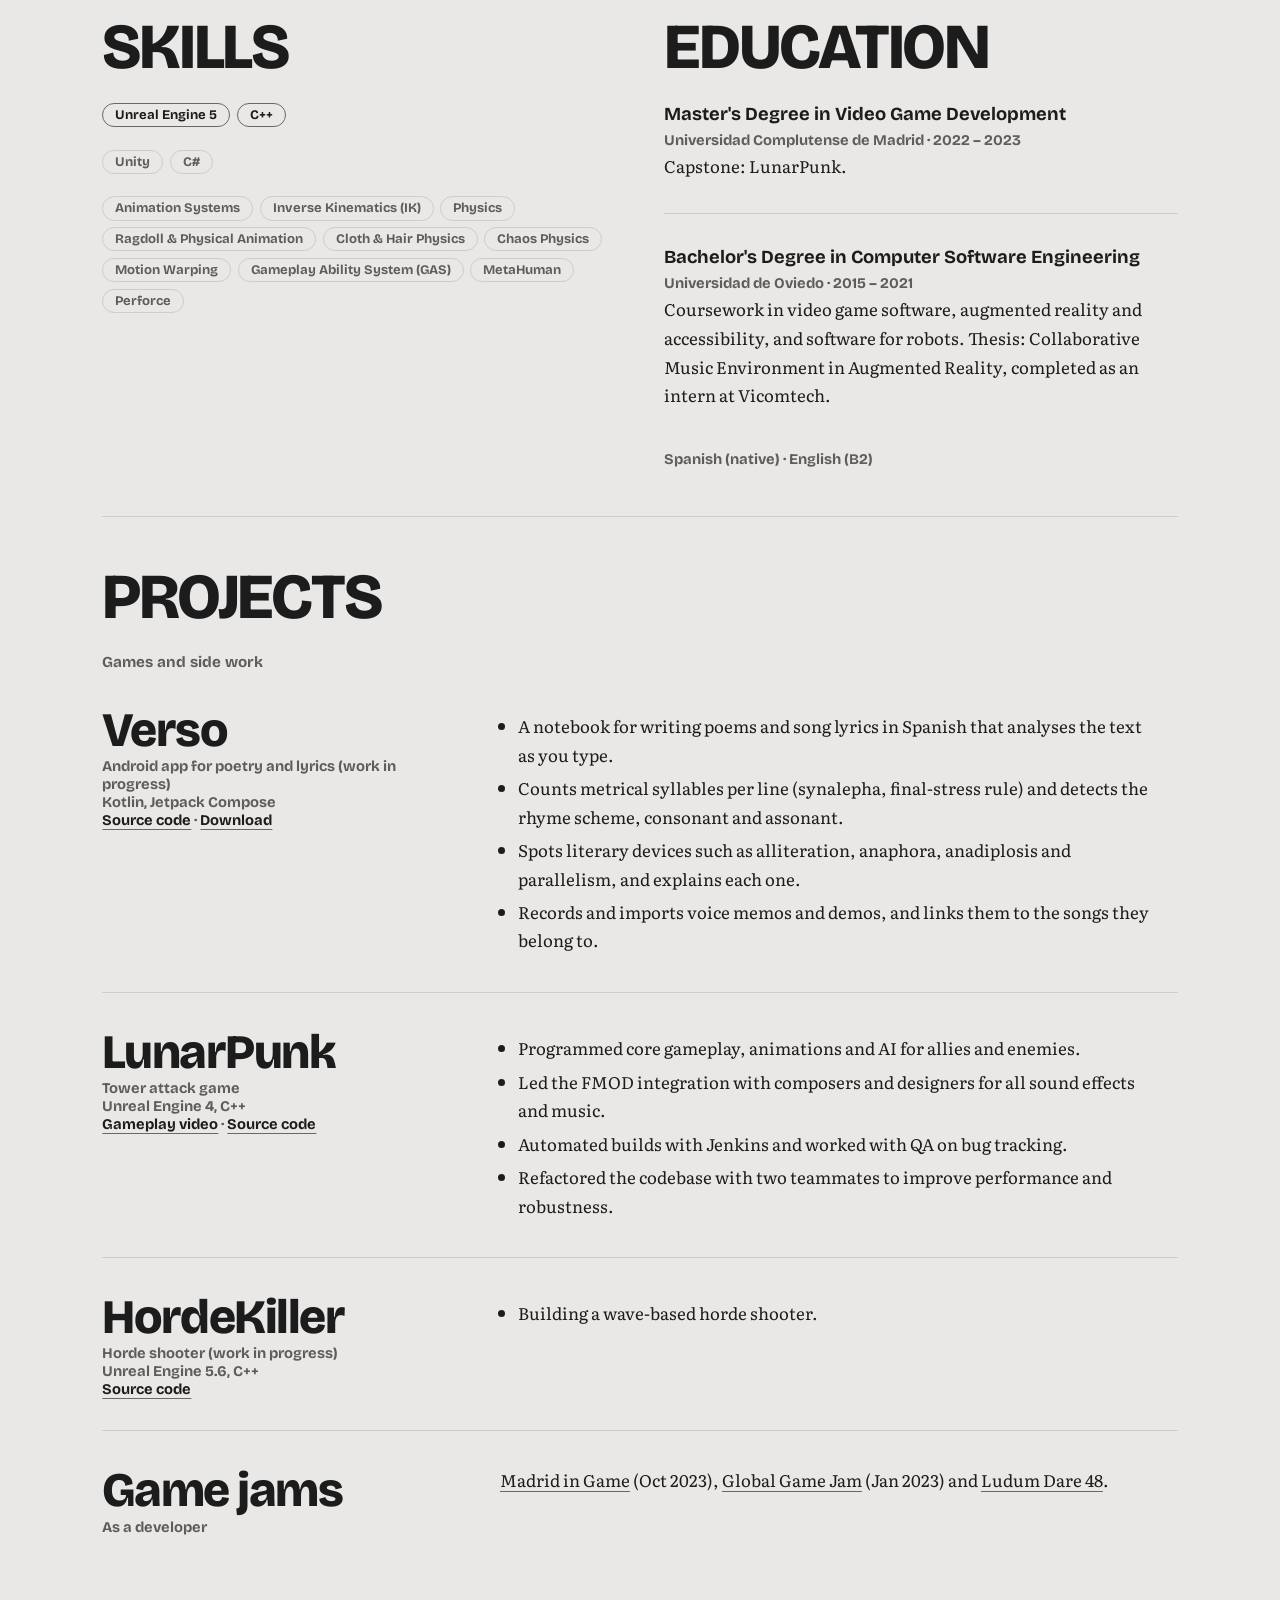
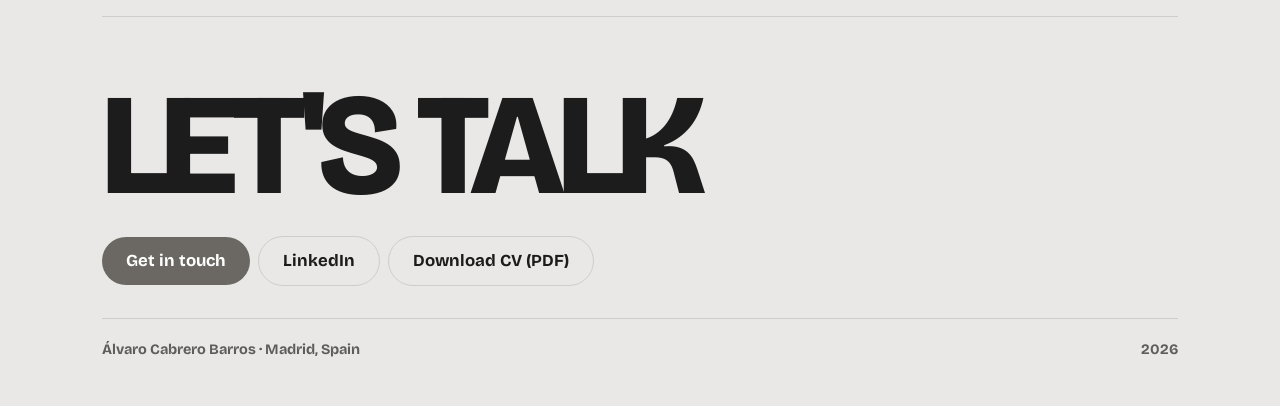
==== commit 5f02ba9f: "Detail the Saber Interactive role: physics, cloth, hit reactions, look-at, IK and tooling Replace th" ====
--- a/index.html
+++ b/index.html
@@ -71,11 +71,16 @@
       <ul>
       <li>Primary bridge between the animation and programming teams, aligning technical and artistic goals.</li>
       <li>Implemented core gameplay mechanics and enhanced visual animations on AAA projects, including <strong><a class="steam" href="https://store.steampowered.com/app/1967610/Turok_Origins/" data-steam="1967610" data-title="Turok: Origins">Turok: Origins</a></strong> (<a href="https://www.youtube.com/watch?v=_f3btFcO1CM">story trailer</a>, <a href="https://www.youtube.com/watch?v=rf-Hp_OI054">gameplay trailer</a>) and the <strong><a class="steam" href="https://store.steampowered.com/app/2947860/Untitled_John_Wick_Game/" data-steam="2947860" data-title="Untitled John Wick">Untitled John Wick</a></strong> game (<a href="https://www.youtube.com/watch?v=Ap5JlQ680E8">reveal trailer</a>).</li>
-      <li>Create new animation systems and refine existing ones to raise visual quality.</li>
-      <li>Build Unreal Engine 5 projects in C++ with a robust gameplay architecture.</li>
-      <li>Design custom Animation Blueprint nodes that give animators better tools.</li>
-      <li>Implement physics and Inverse Kinematics (IK) systems for dynamic character and creature movement.</li>
-      <li>Use Unreal's Gameplay Ability System (GAS) to integrate abilities and gameplay mechanics.</li>
+      <li>Own the character physics pipeline: animation-to-ragdoll blending driven by montage curves, physical hit reactions from bullets and explosions, get-up recovery and networked ragdoll sync.</li>
+      <li>Set up and tune physics assets for a wide roster of humanoid and non-humanoid creatures (tails, wings, quadrupeds).</li>
+      <li>Built a jacket cloth/physics system with priority management, plus tie and groom hair simulation for the main character.</li>
+      <li>Designed hit-reaction systems: directional additive flinches, staggers, stumble propagation and directional melee deaths.</li>
+      <li>Reworked the look-at system with per-character profiles, extra neck bones and crowd-scale performance fixes.</li>
+      <li>Implement Inverse Kinematics (IK) for foot placement, stairs, kicks, environment interactions and combat.</li>
+      <li>Build traversal and combat animation features in C++ and Animation Blueprints: speed- and distance-aware vaults with Motion Warping, covers, grabs, throws, executions and pick-ups, integrated through the Gameplay Ability System (GAS).</li>
+      <li>Optimize physics for console performance budgets.</li>
+      <li>Prototyped ML Deformer for facial poses and worked with MetaHuman characters.</li>
+      <li>Design custom Animation Blueprint nodes, test levels and debug tools so animators can iterate on physics and locomotion.</li>
     </ul>
     </div>
   </div>
@@ -112,7 +117,7 @@
       <h2>Skills</h2>
       <ul class="chips hot"><li>Unreal Engine 5</li><li>C++</li></ul>
       <ul class="chips"><li>Unity</li><li>C#</li></ul>
-      <ul class="chips"><li>Inverse Kinematics (IK)</li><li>Physics</li><li>Animation Systems</li></ul>
+      <ul class="chips"><li>Animation Systems</li><li>Inverse Kinematics (IK)</li><li>Physics</li><li>Ragdoll &amp; Physical Animation</li><li>Cloth &amp; Hair Physics</li><li>Chaos Physics</li><li>Motion Warping</li><li>Gameplay Ability System (GAS)</li><li>MetaHuman</li><li>Perforce</li></ul>
     </div>
     <div>
       <h2>Education</h2>
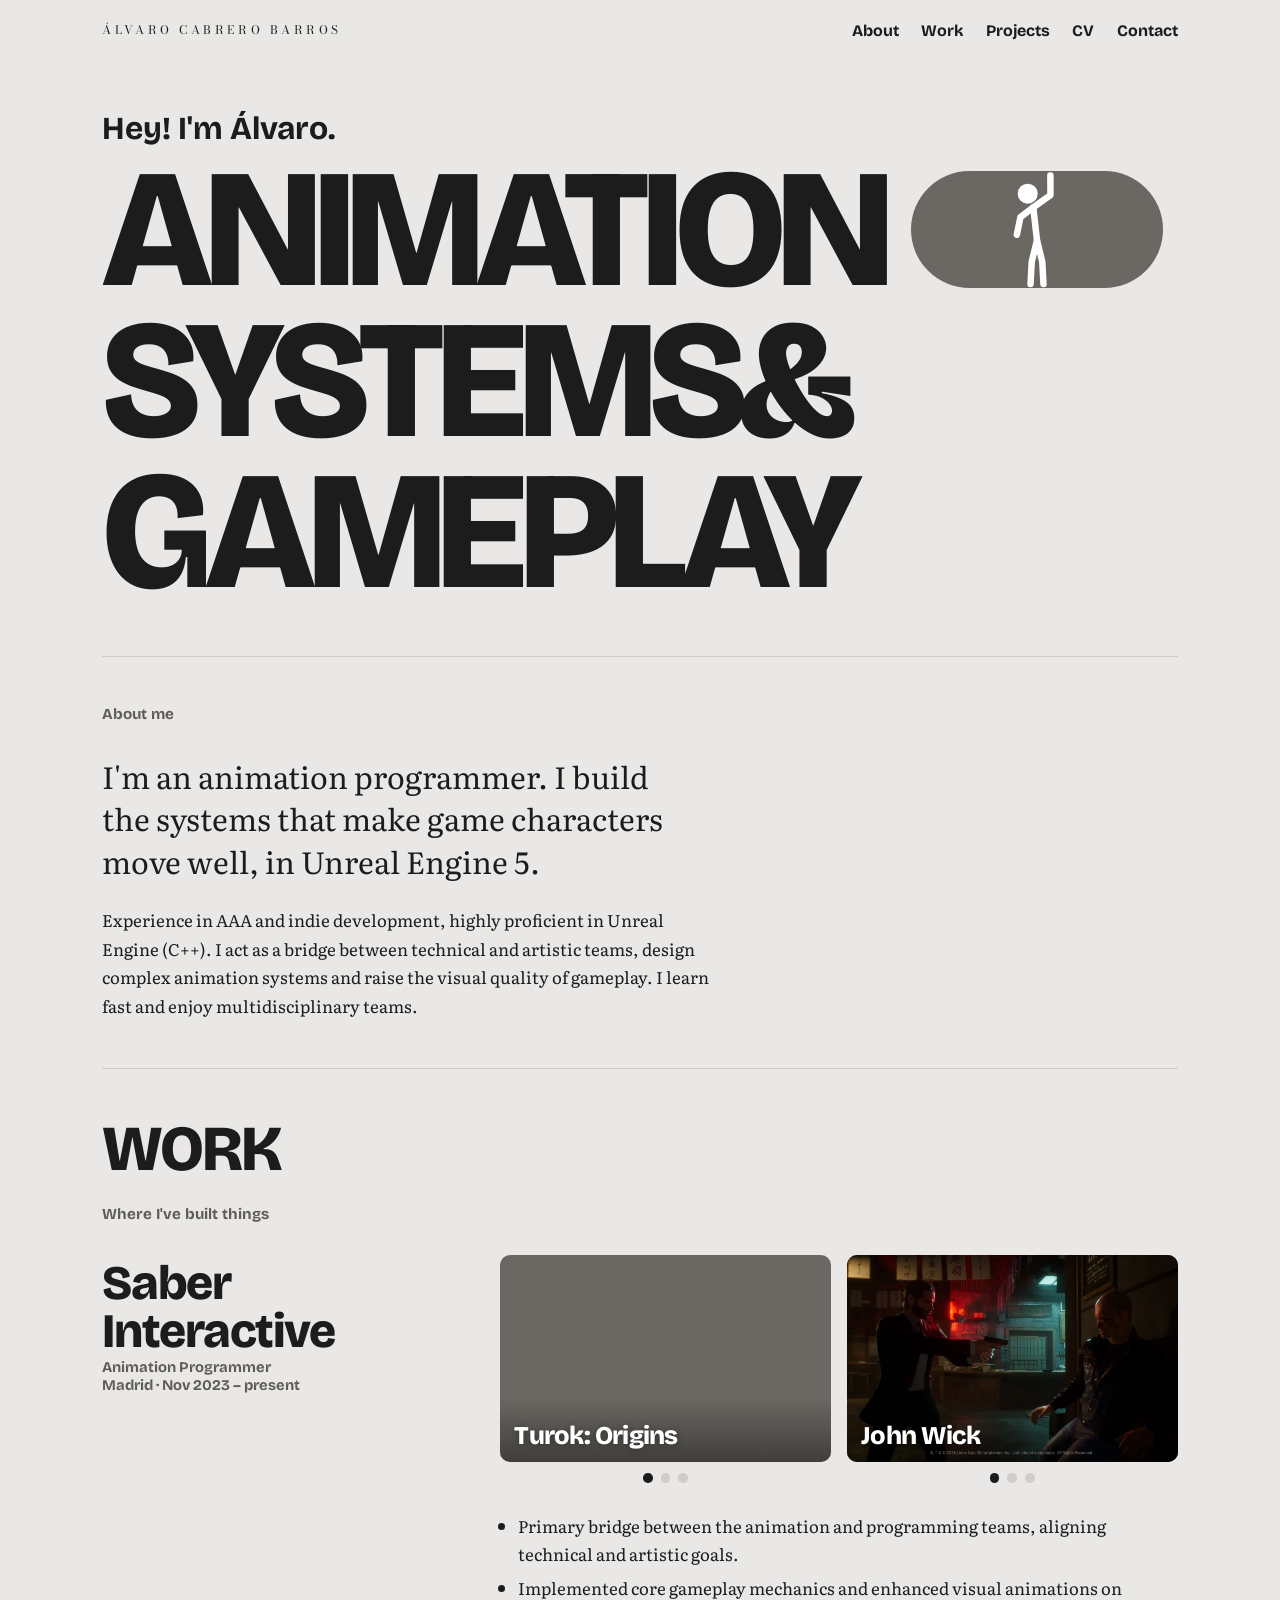
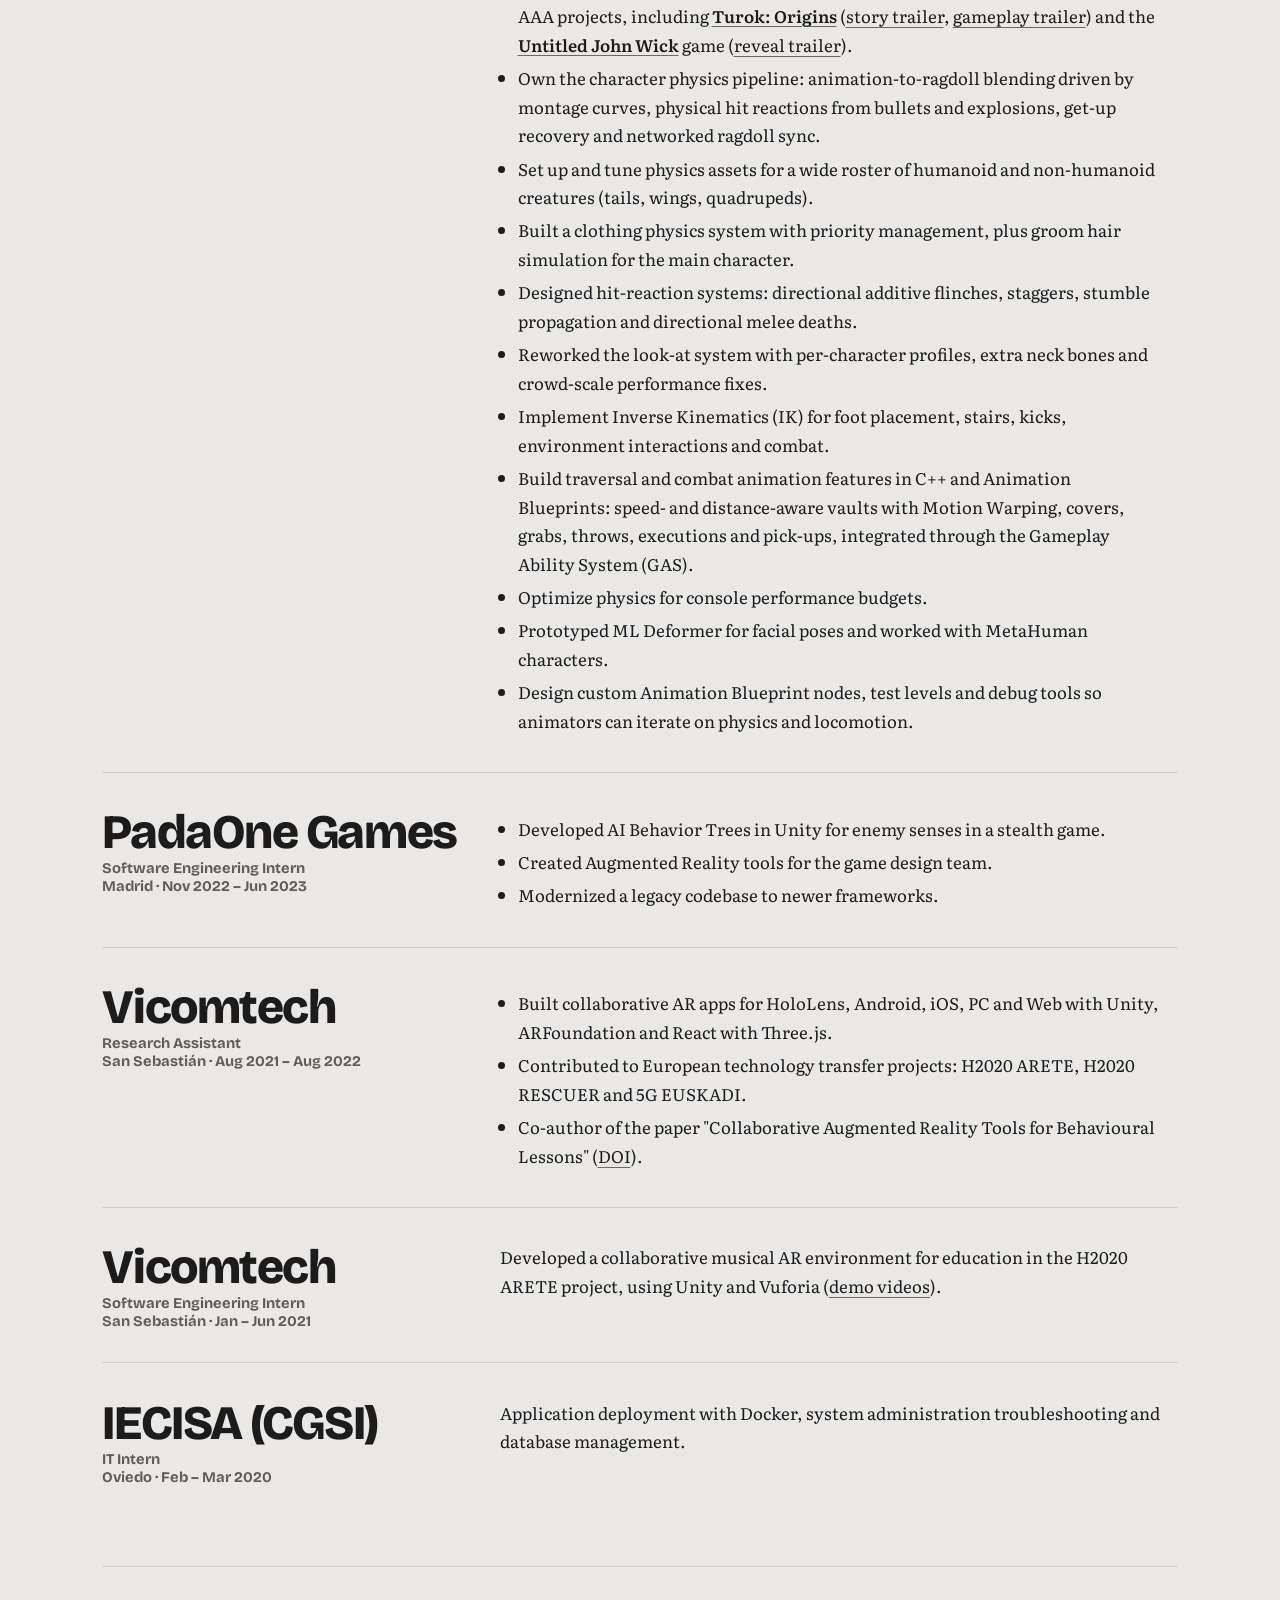
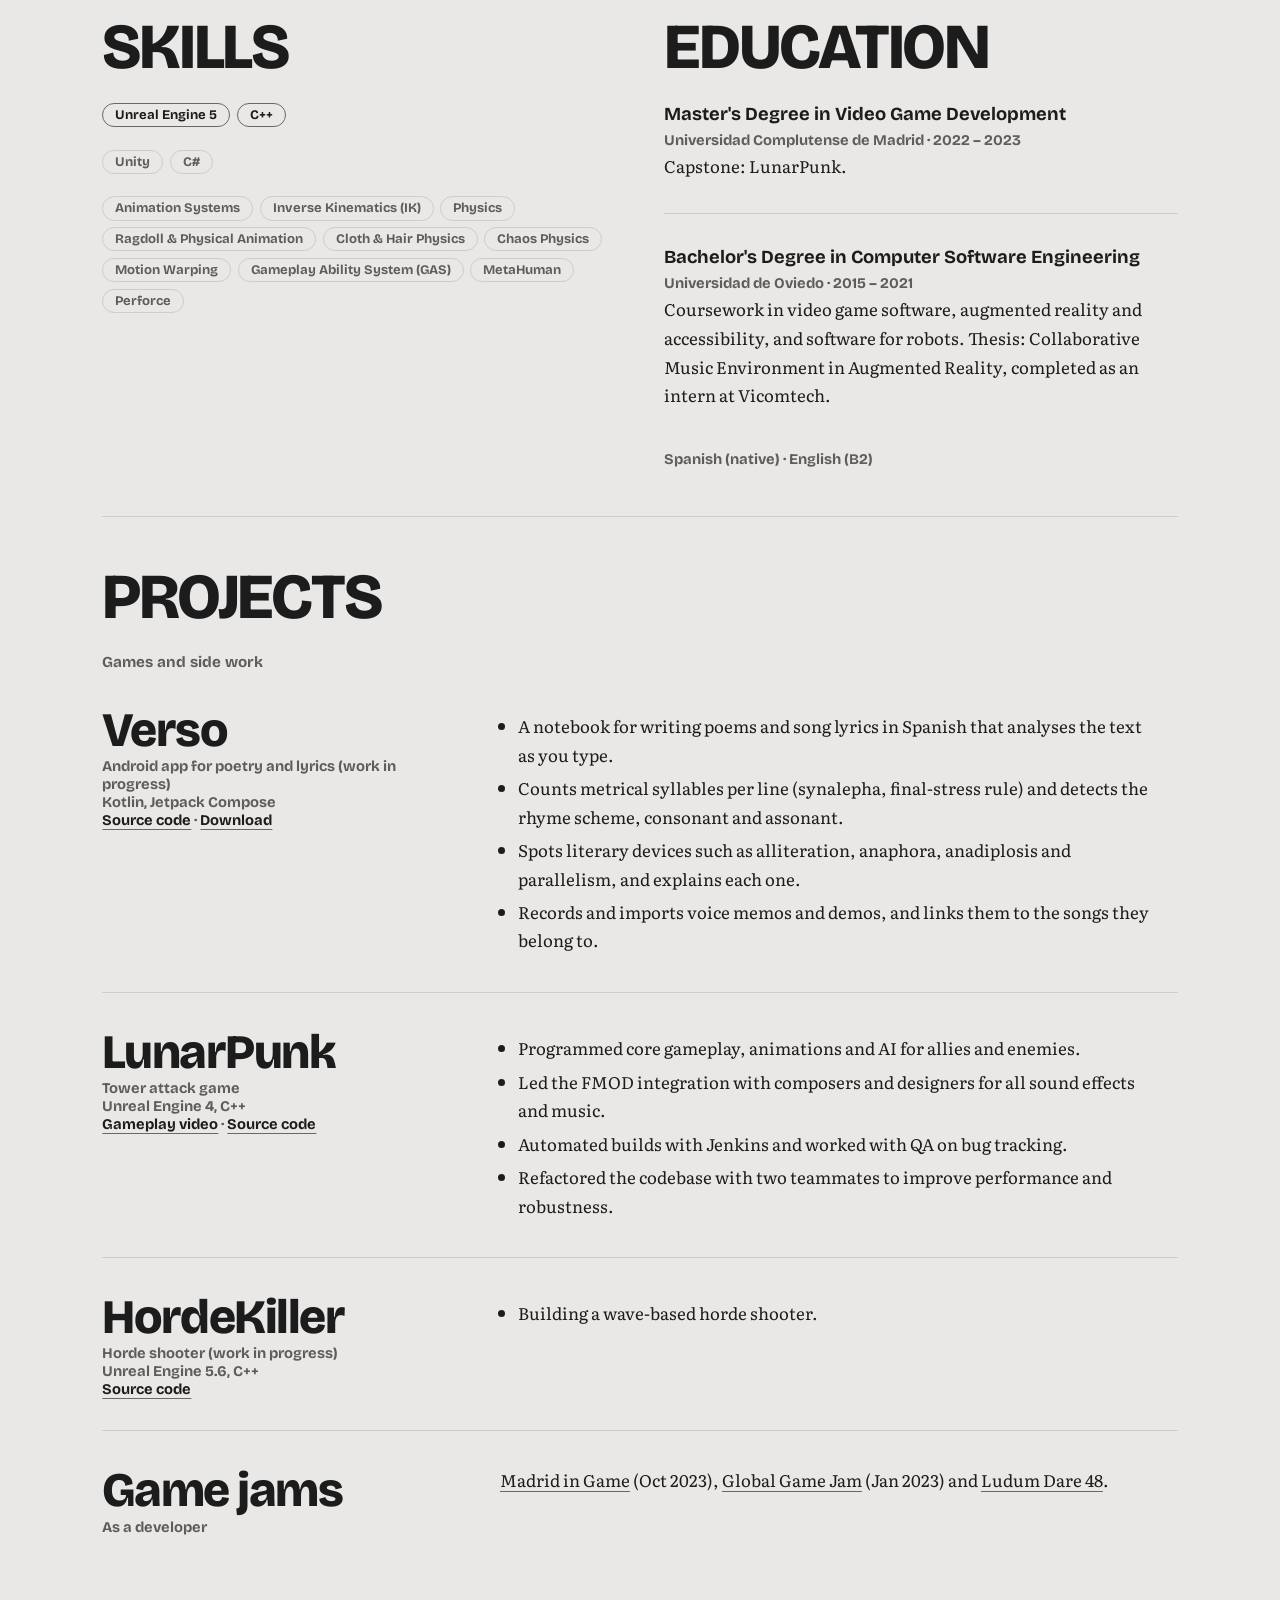
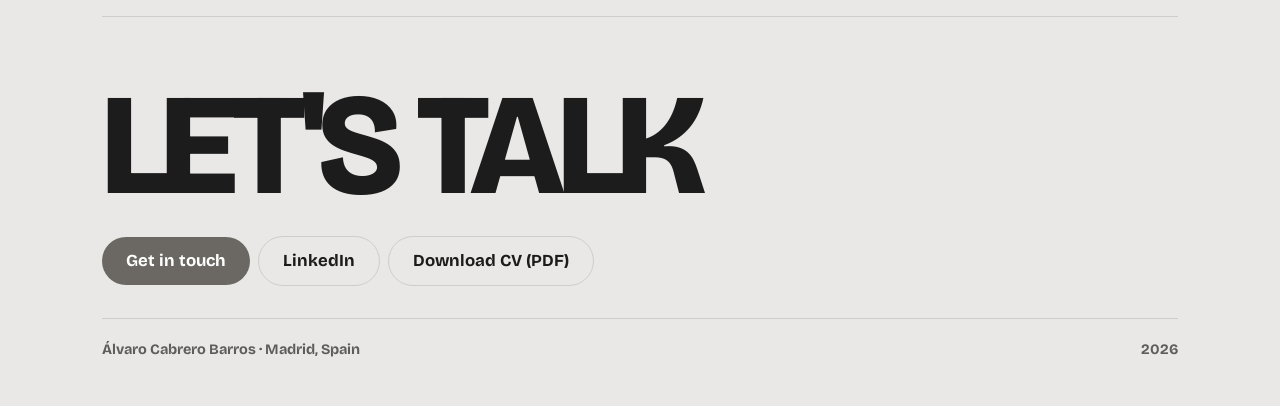
==== commit f1a67c8b: "Describe clothing physics generally instead of naming specific garments Co-Authored-By: Claude Opus " ====
--- a/index.html
+++ b/index.html
@@ -73,7 +73,7 @@
       <li>Implemented core gameplay mechanics and enhanced visual animations on AAA projects, including <strong><a class="steam" href="https://store.steampowered.com/app/1967610/Turok_Origins/" data-steam="1967610" data-title="Turok: Origins">Turok: Origins</a></strong> (<a href="https://www.youtube.com/watch?v=_f3btFcO1CM">story trailer</a>, <a href="https://www.youtube.com/watch?v=rf-Hp_OI054">gameplay trailer</a>) and the <strong><a class="steam" href="https://store.steampowered.com/app/2947860/Untitled_John_Wick_Game/" data-steam="2947860" data-title="Untitled John Wick">Untitled John Wick</a></strong> game (<a href="https://www.youtube.com/watch?v=Ap5JlQ680E8">reveal trailer</a>).</li>
       <li>Own the character physics pipeline: animation-to-ragdoll blending driven by montage curves, physical hit reactions from bullets and explosions, get-up recovery and networked ragdoll sync.</li>
       <li>Set up and tune physics assets for a wide roster of humanoid and non-humanoid creatures (tails, wings, quadrupeds).</li>
-      <li>Built a jacket cloth/physics system with priority management, plus tie and groom hair simulation for the main character.</li>
+      <li>Built a clothing physics system with priority management, plus groom hair simulation for the main character.</li>
       <li>Designed hit-reaction systems: directional additive flinches, staggers, stumble propagation and directional melee deaths.</li>
       <li>Reworked the look-at system with per-character profiles, extra neck bones and crowd-scale performance fixes.</li>
       <li>Implement Inverse Kinematics (IK) for foot placement, stairs, kicks, environment interactions and combat.</li>
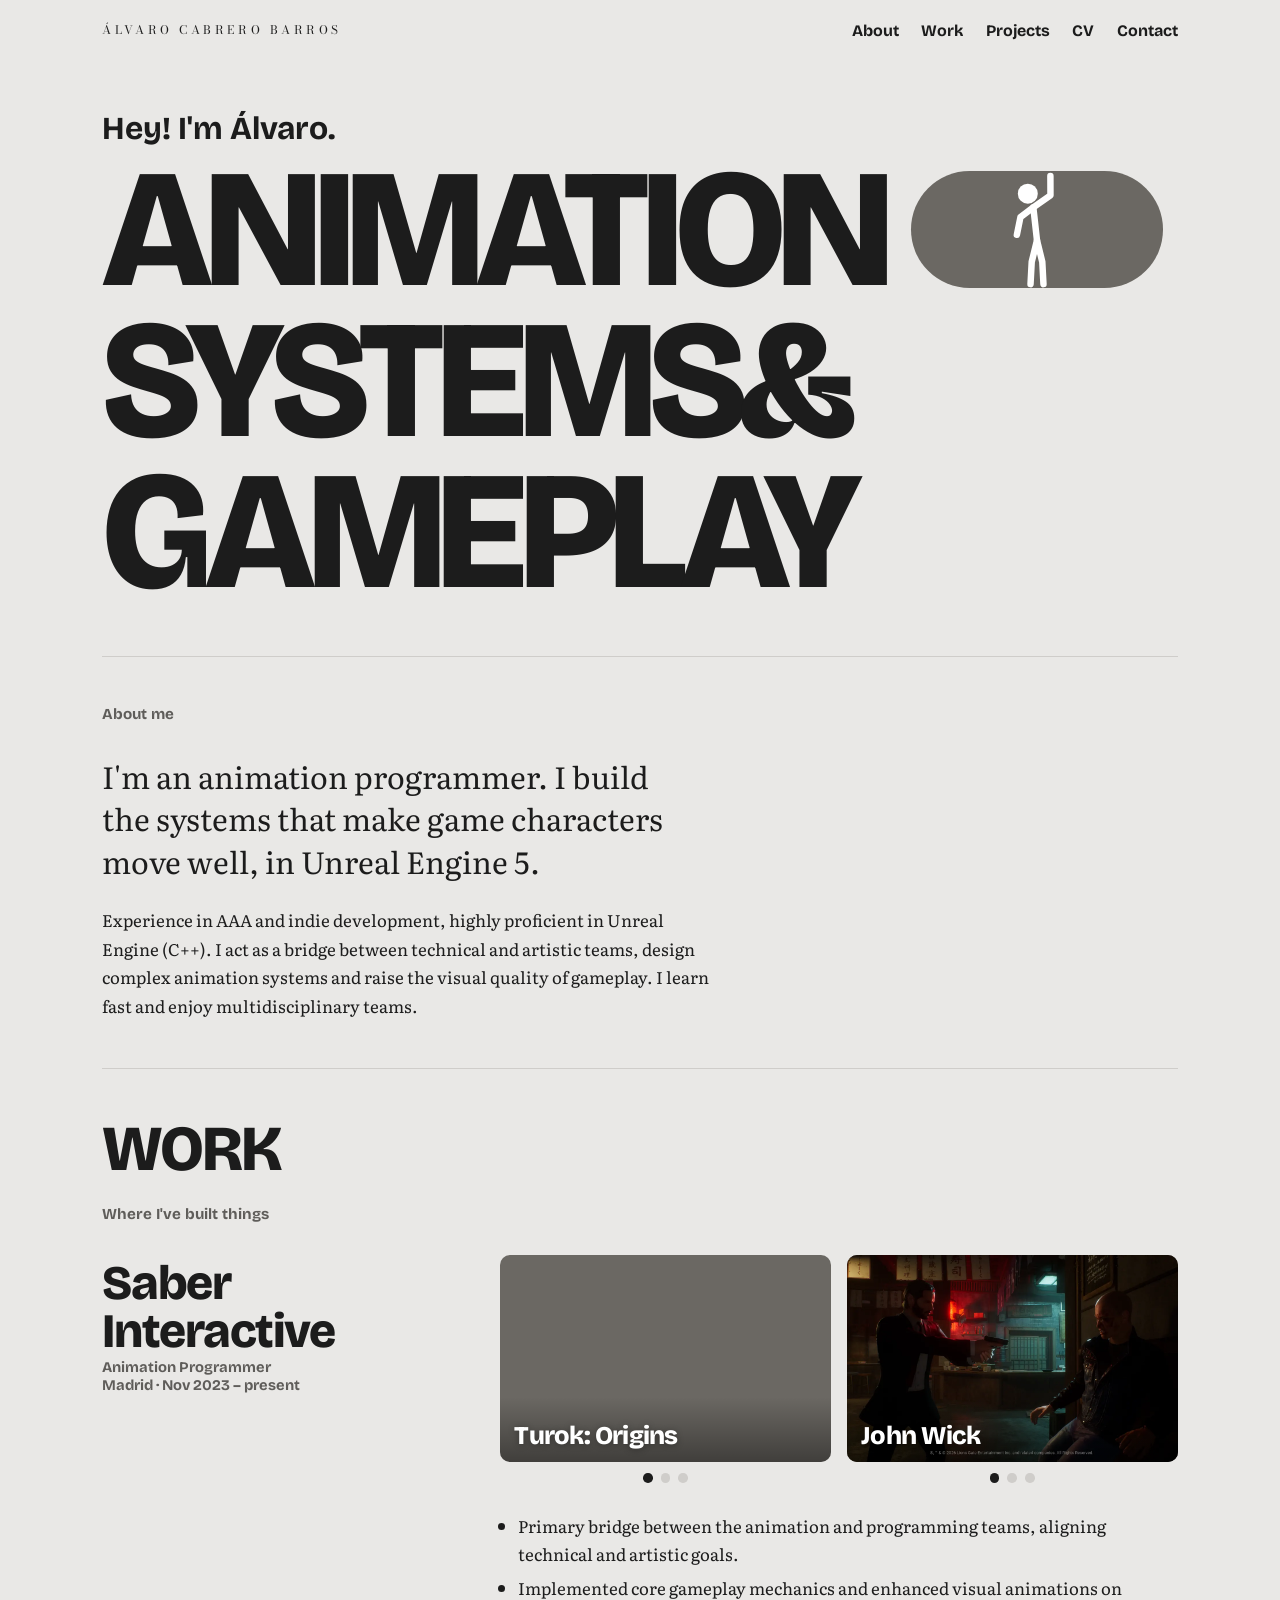
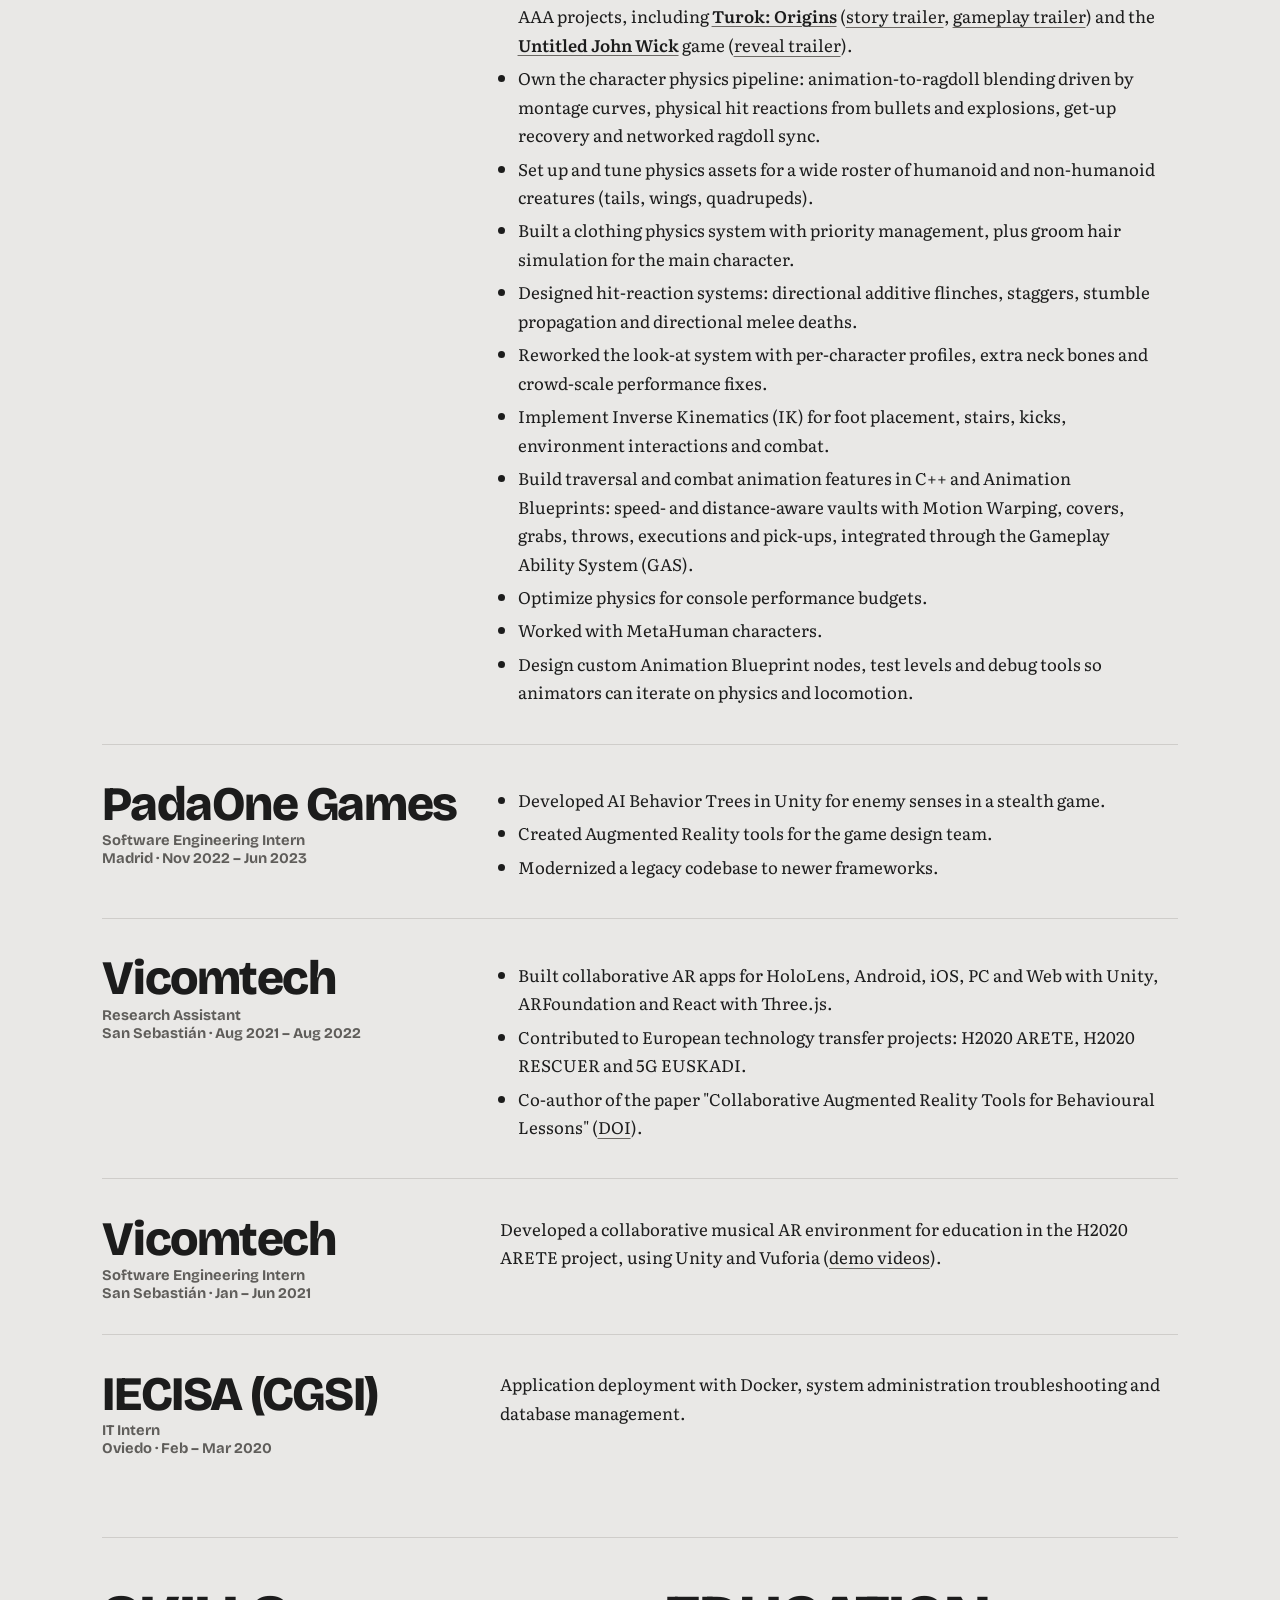
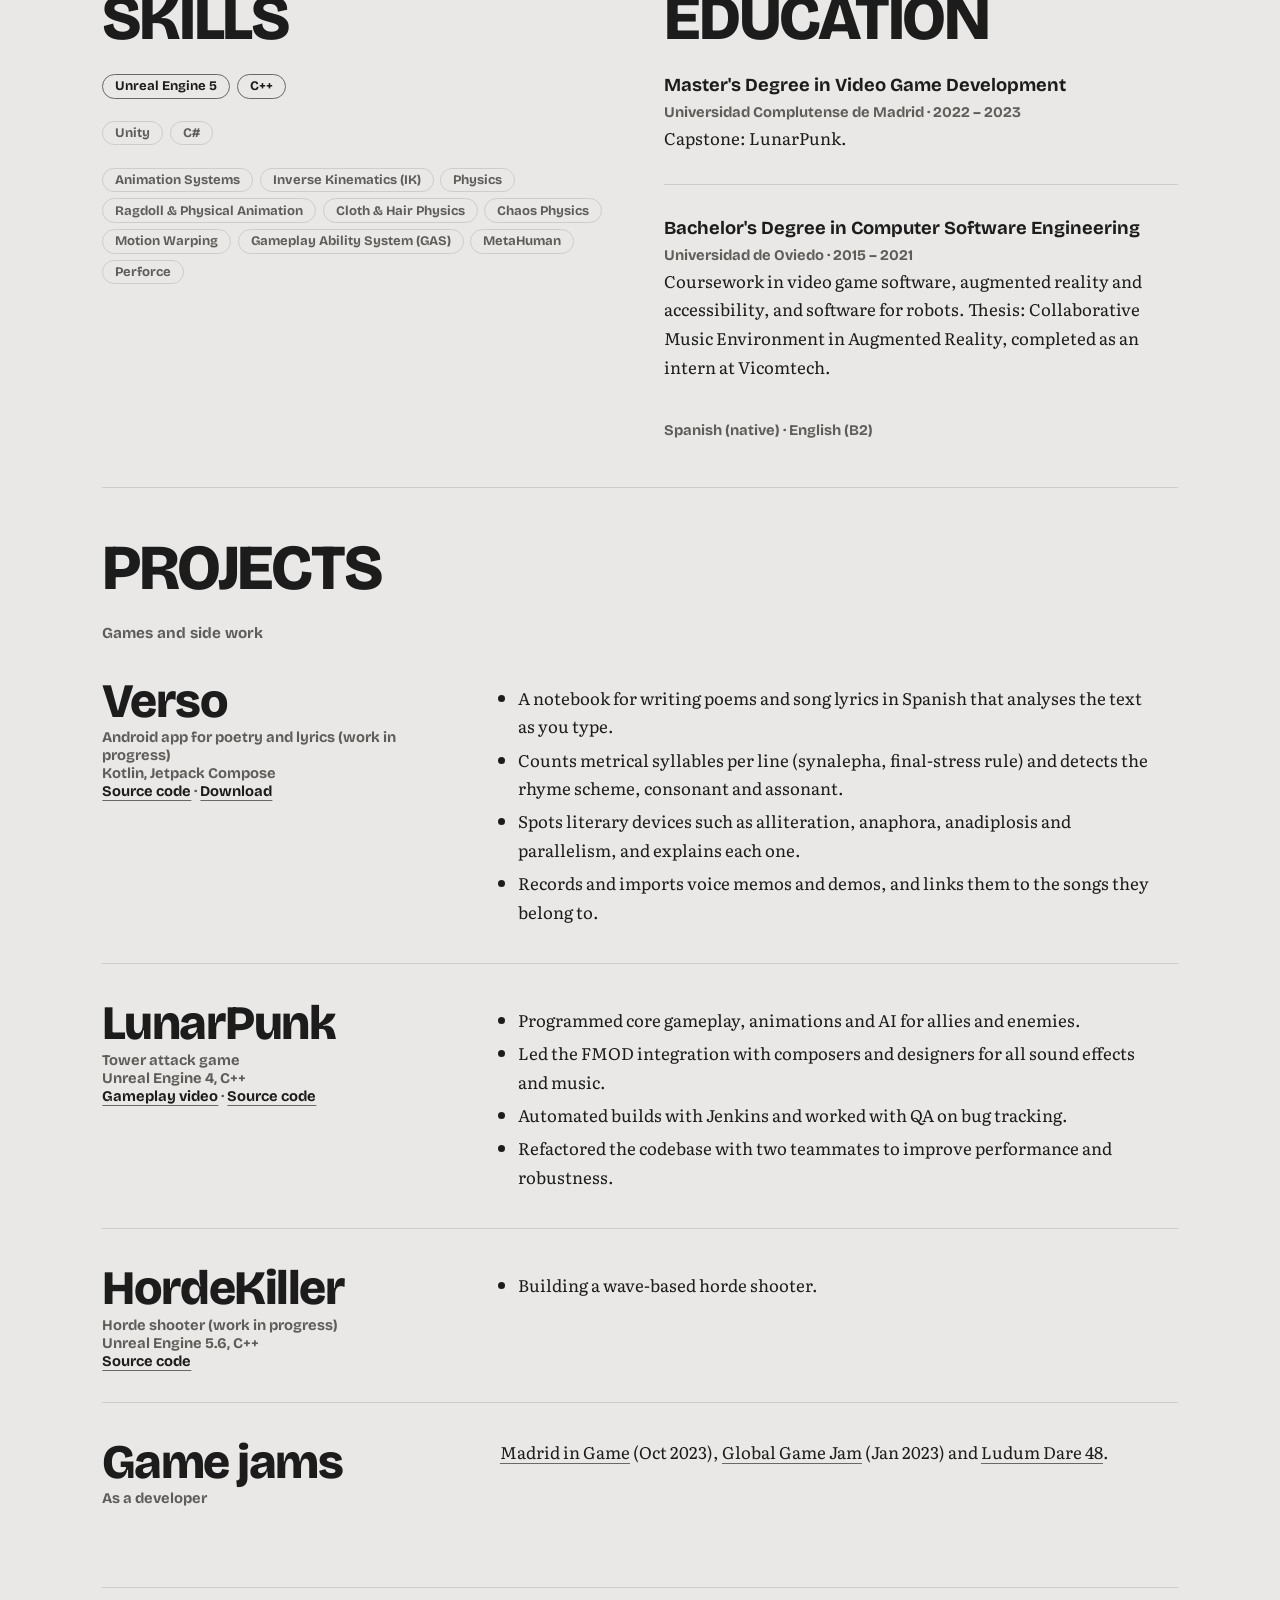
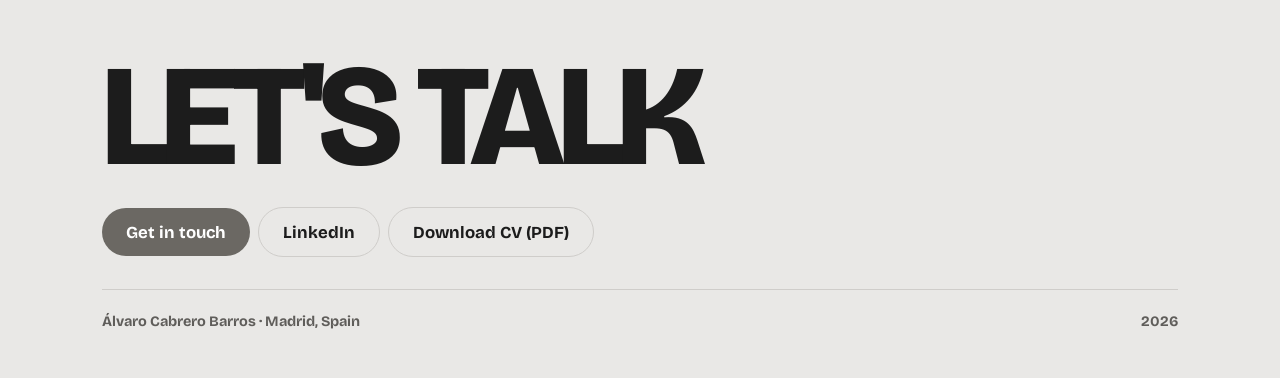
==== commit dee305f5: "Remove the ML Deformer mention Co-Authored-By: Claude Opus 5.5 <noreply@anthropic.com> Claude-Sessio" ====
--- a/index.html
+++ b/index.html
@@ -79,7 +79,7 @@
       <li>Implement Inverse Kinematics (IK) for foot placement, stairs, kicks, environment interactions and combat.</li>
       <li>Build traversal and combat animation features in C++ and Animation Blueprints: speed- and distance-aware vaults with Motion Warping, covers, grabs, throws, executions and pick-ups, integrated through the Gameplay Ability System (GAS).</li>
       <li>Optimize physics for console performance budgets.</li>
-      <li>Prototyped ML Deformer for facial poses and worked with MetaHuman characters.</li>
+      <li>Worked with MetaHuman characters.</li>
       <li>Design custom Animation Blueprint nodes, test levels and debug tools so animators can iterate on physics and locomotion.</li>
     </ul>
     </div>
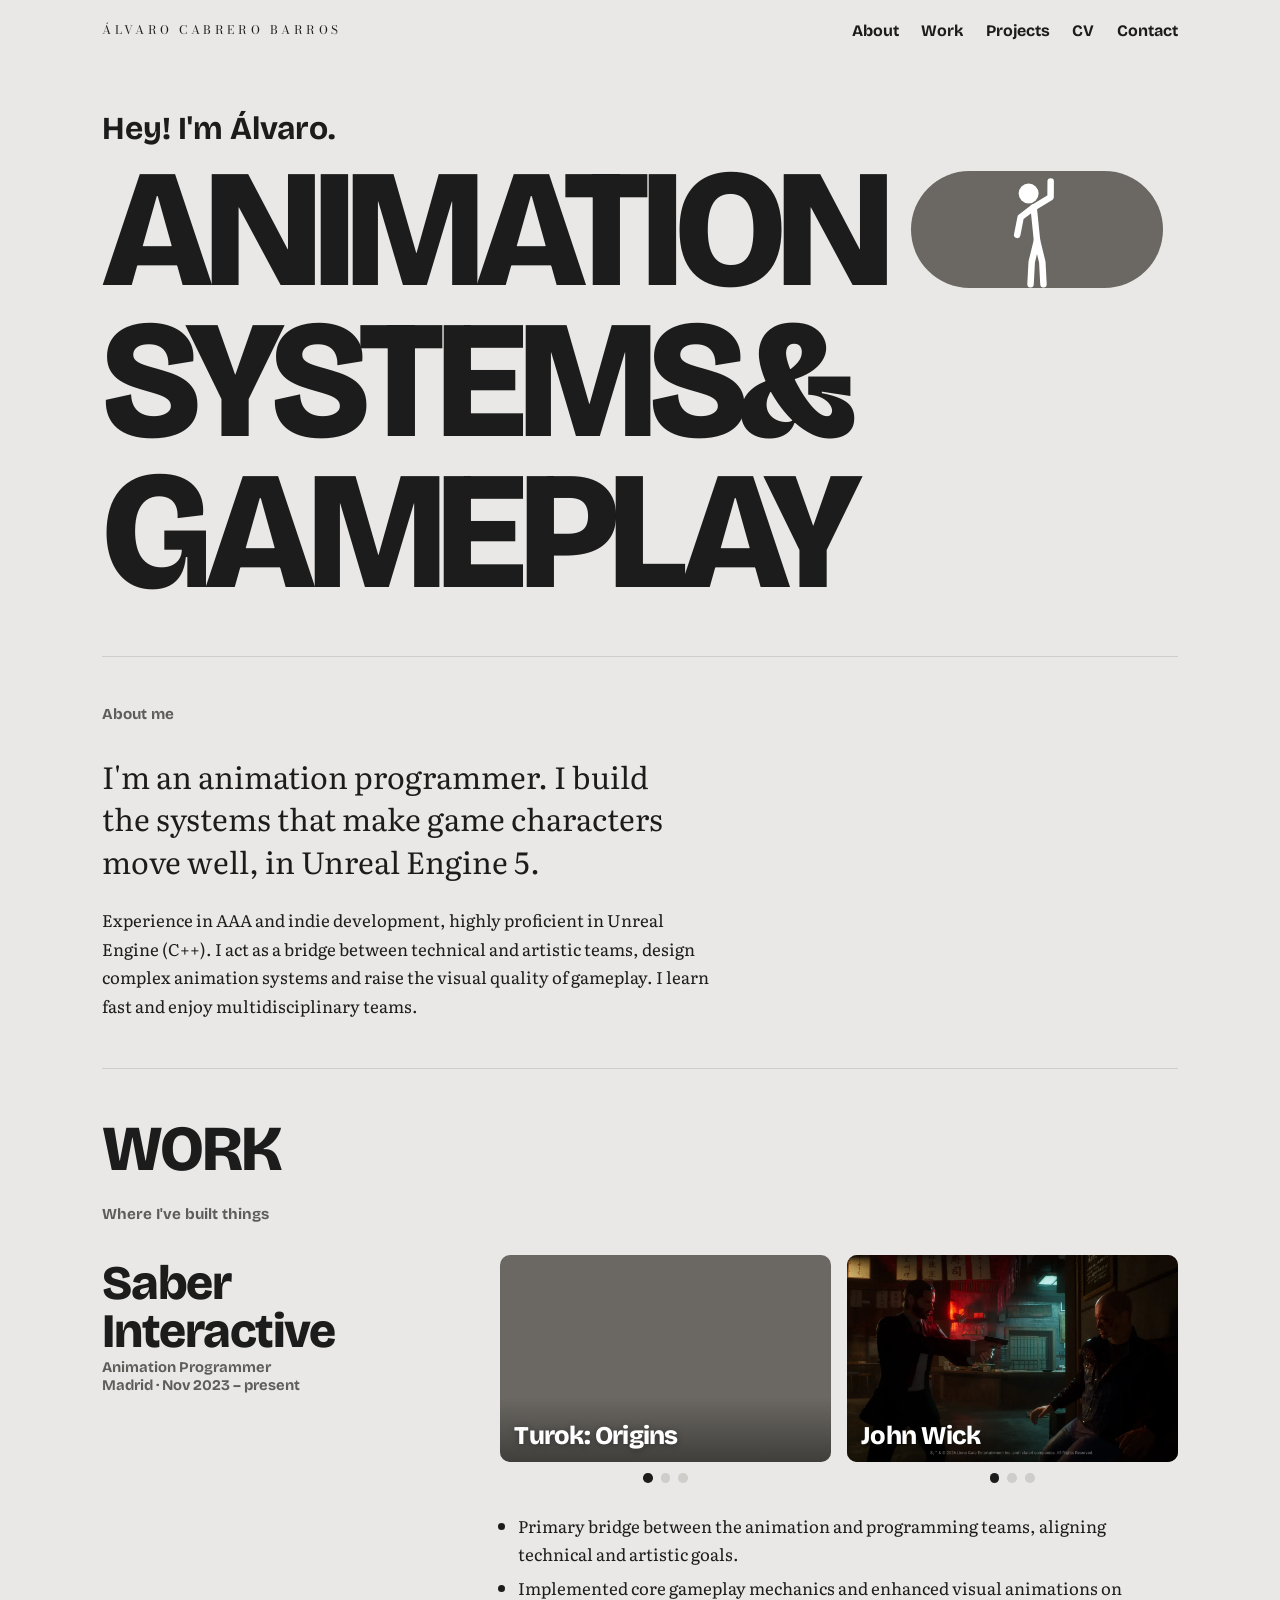
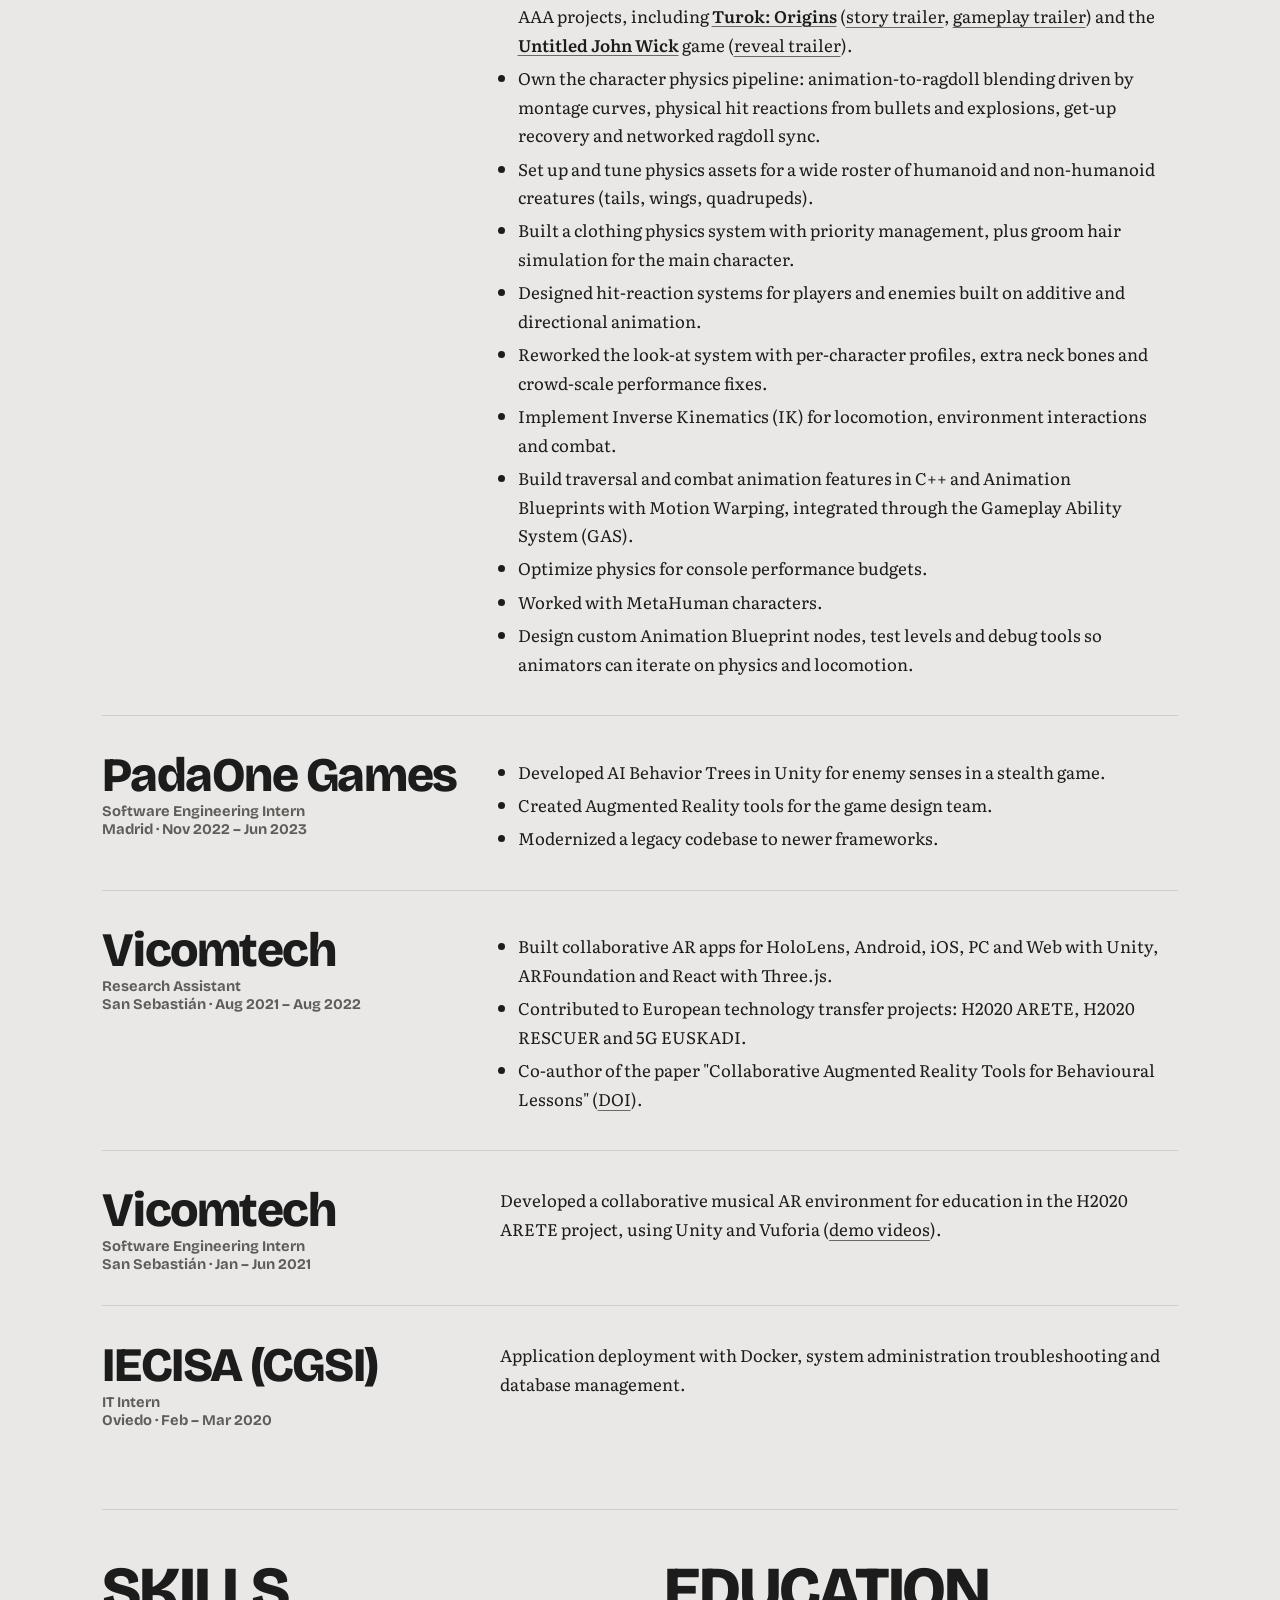
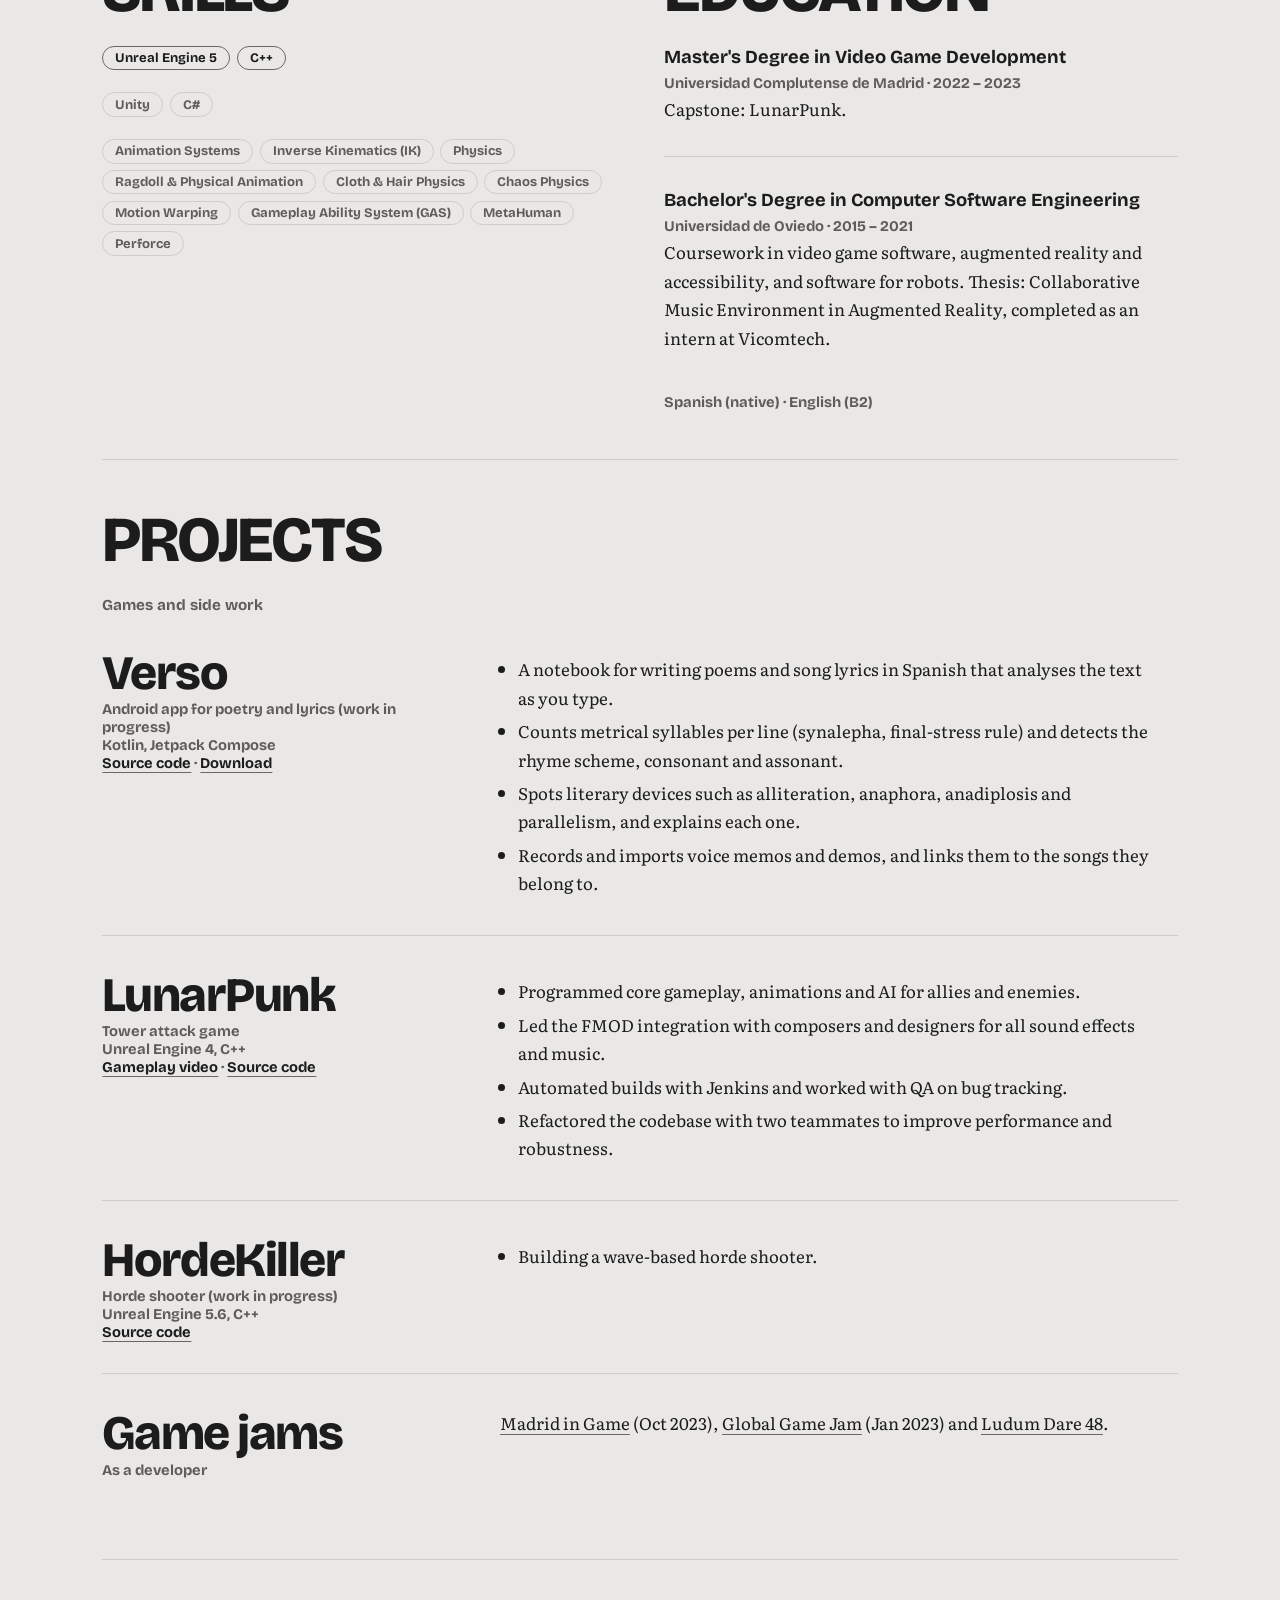
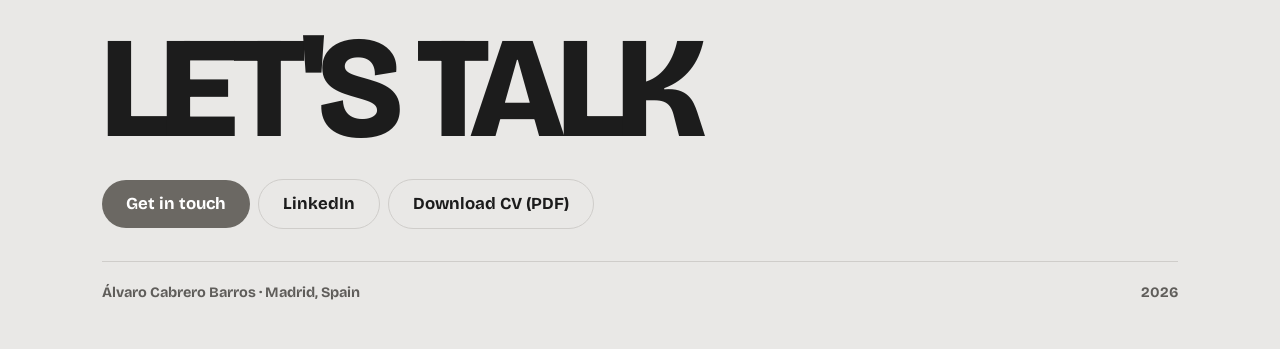
==== commit e56f6e33: "Describe gameplay work without naming specific mechanics Co-Authored-By: Claude Opus 5.5 <noreply@an" ====
--- a/index.html
+++ b/index.html
@@ -74,10 +74,10 @@
       <li>Own the character physics pipeline: animation-to-ragdoll blending driven by montage curves, physical hit reactions from bullets and explosions, get-up recovery and networked ragdoll sync.</li>
       <li>Set up and tune physics assets for a wide roster of humanoid and non-humanoid creatures (tails, wings, quadrupeds).</li>
       <li>Built a clothing physics system with priority management, plus groom hair simulation for the main character.</li>
-      <li>Designed hit-reaction systems: directional additive flinches, staggers, stumble propagation and directional melee deaths.</li>
+      <li>Designed hit-reaction systems for players and enemies built on additive and directional animation.</li>
       <li>Reworked the look-at system with per-character profiles, extra neck bones and crowd-scale performance fixes.</li>
-      <li>Implement Inverse Kinematics (IK) for foot placement, stairs, kicks, environment interactions and combat.</li>
-      <li>Build traversal and combat animation features in C++ and Animation Blueprints: speed- and distance-aware vaults with Motion Warping, covers, grabs, throws, executions and pick-ups, integrated through the Gameplay Ability System (GAS).</li>
+      <li>Implement Inverse Kinematics (IK) for locomotion, environment interactions and combat.</li>
+      <li>Build traversal and combat animation features in C++ and Animation Blueprints with Motion Warping, integrated through the Gameplay Ability System (GAS).</li>
       <li>Optimize physics for console performance budgets.</li>
       <li>Worked with MetaHuman characters.</li>
       <li>Design custom Animation Blueprint nodes, test levels and debug tools so animators can iterate on physics and locomotion.</li>
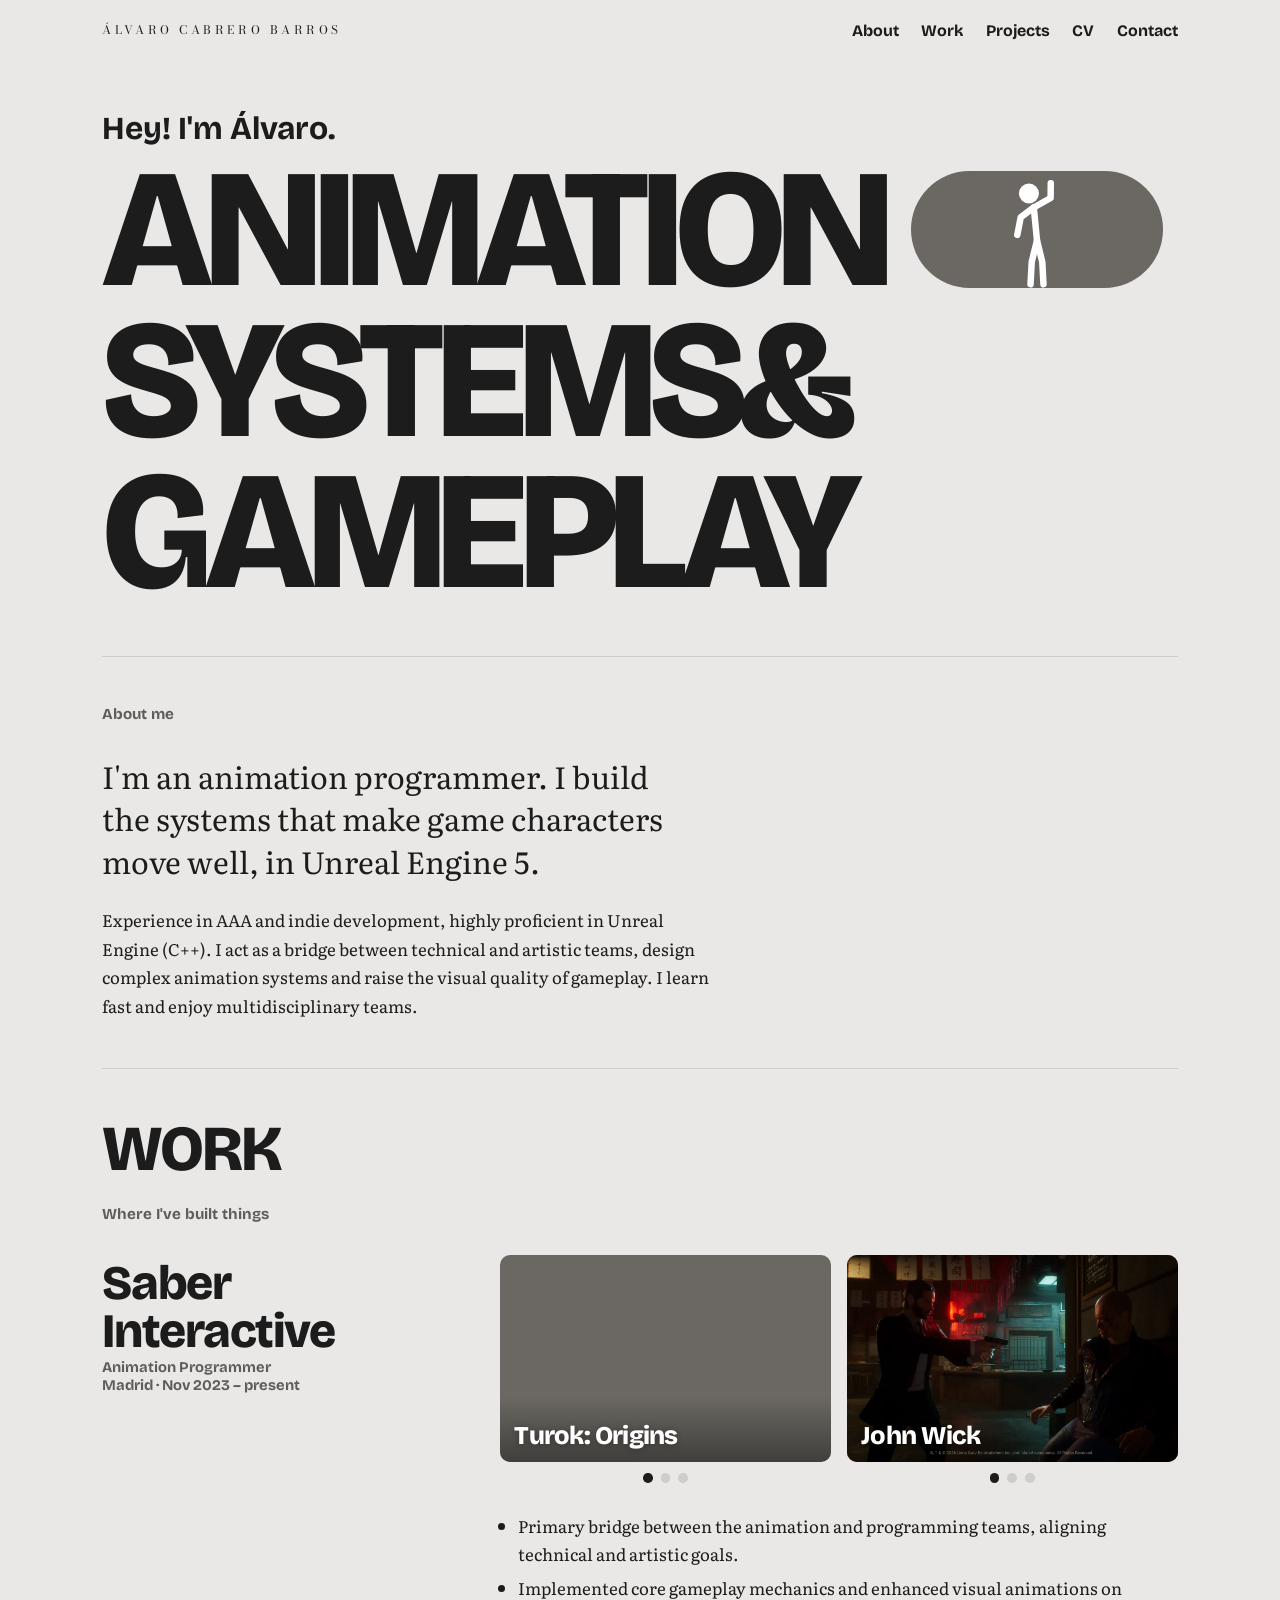
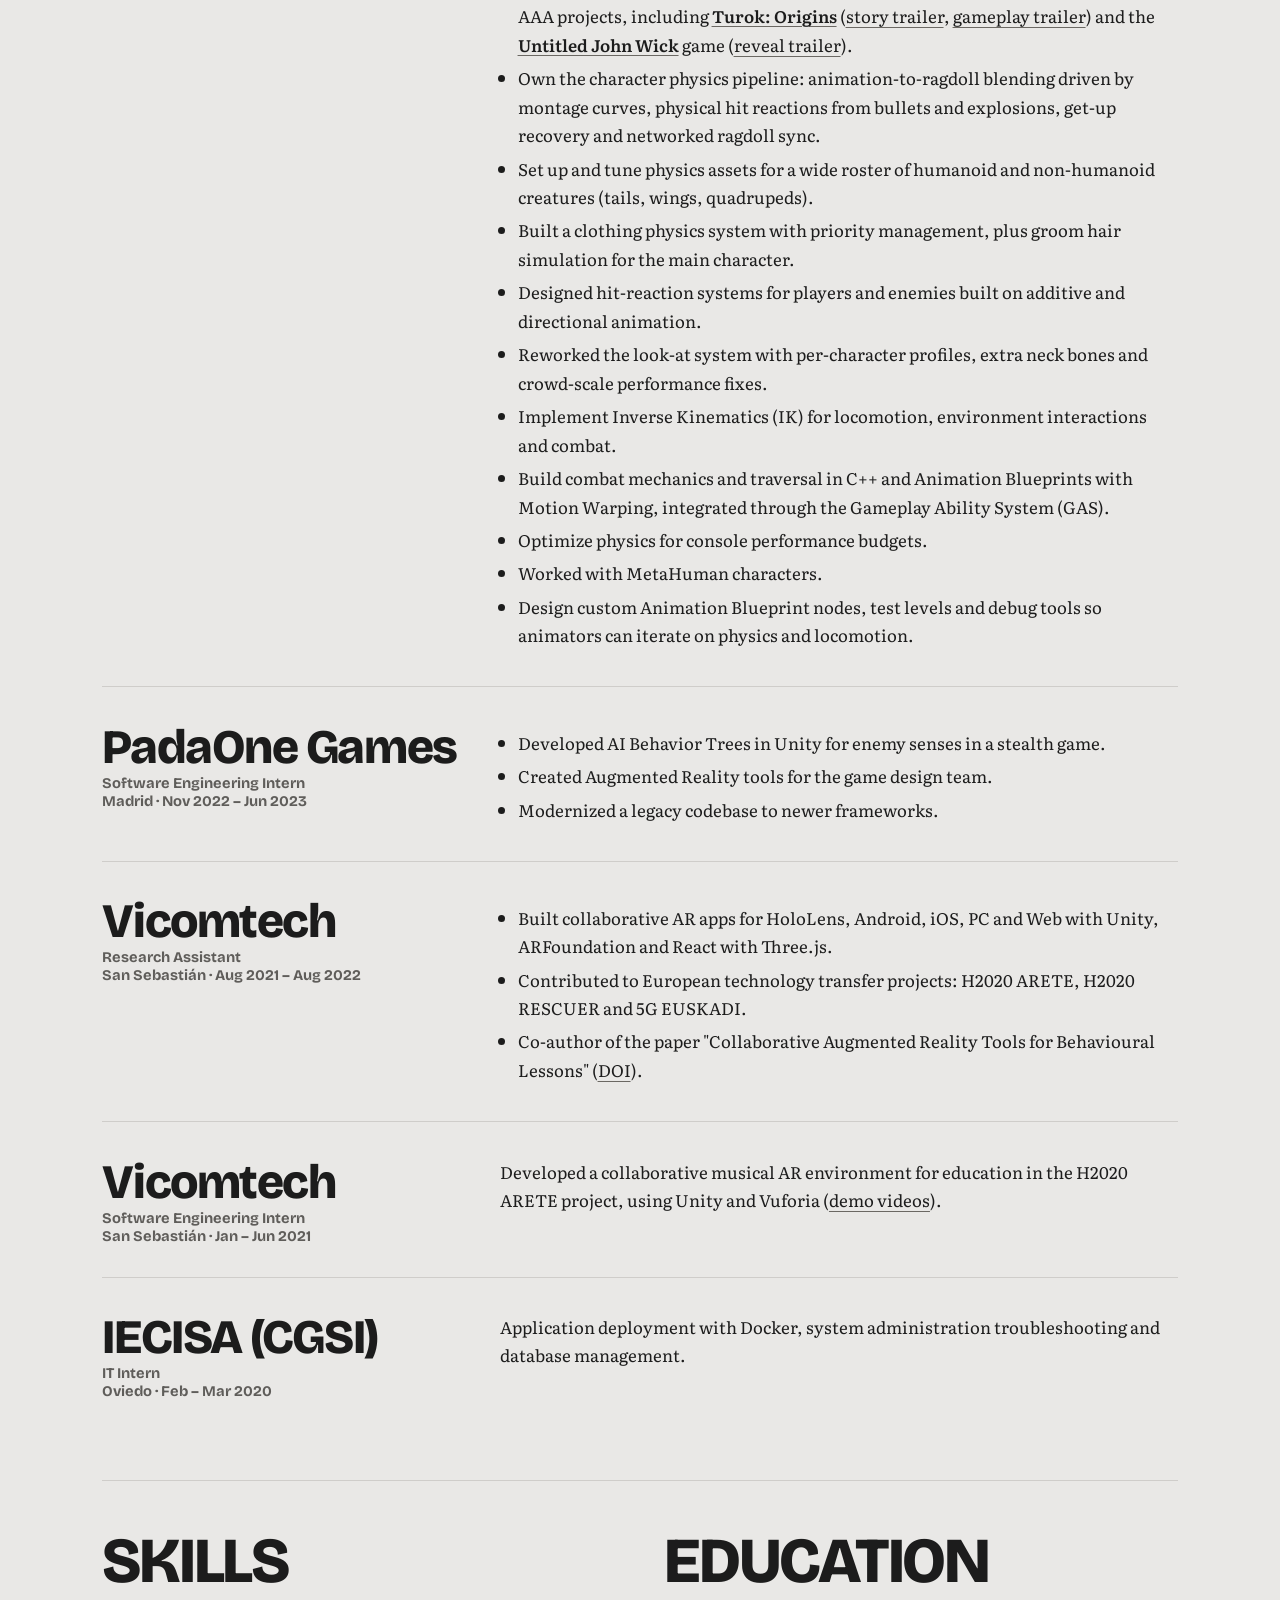
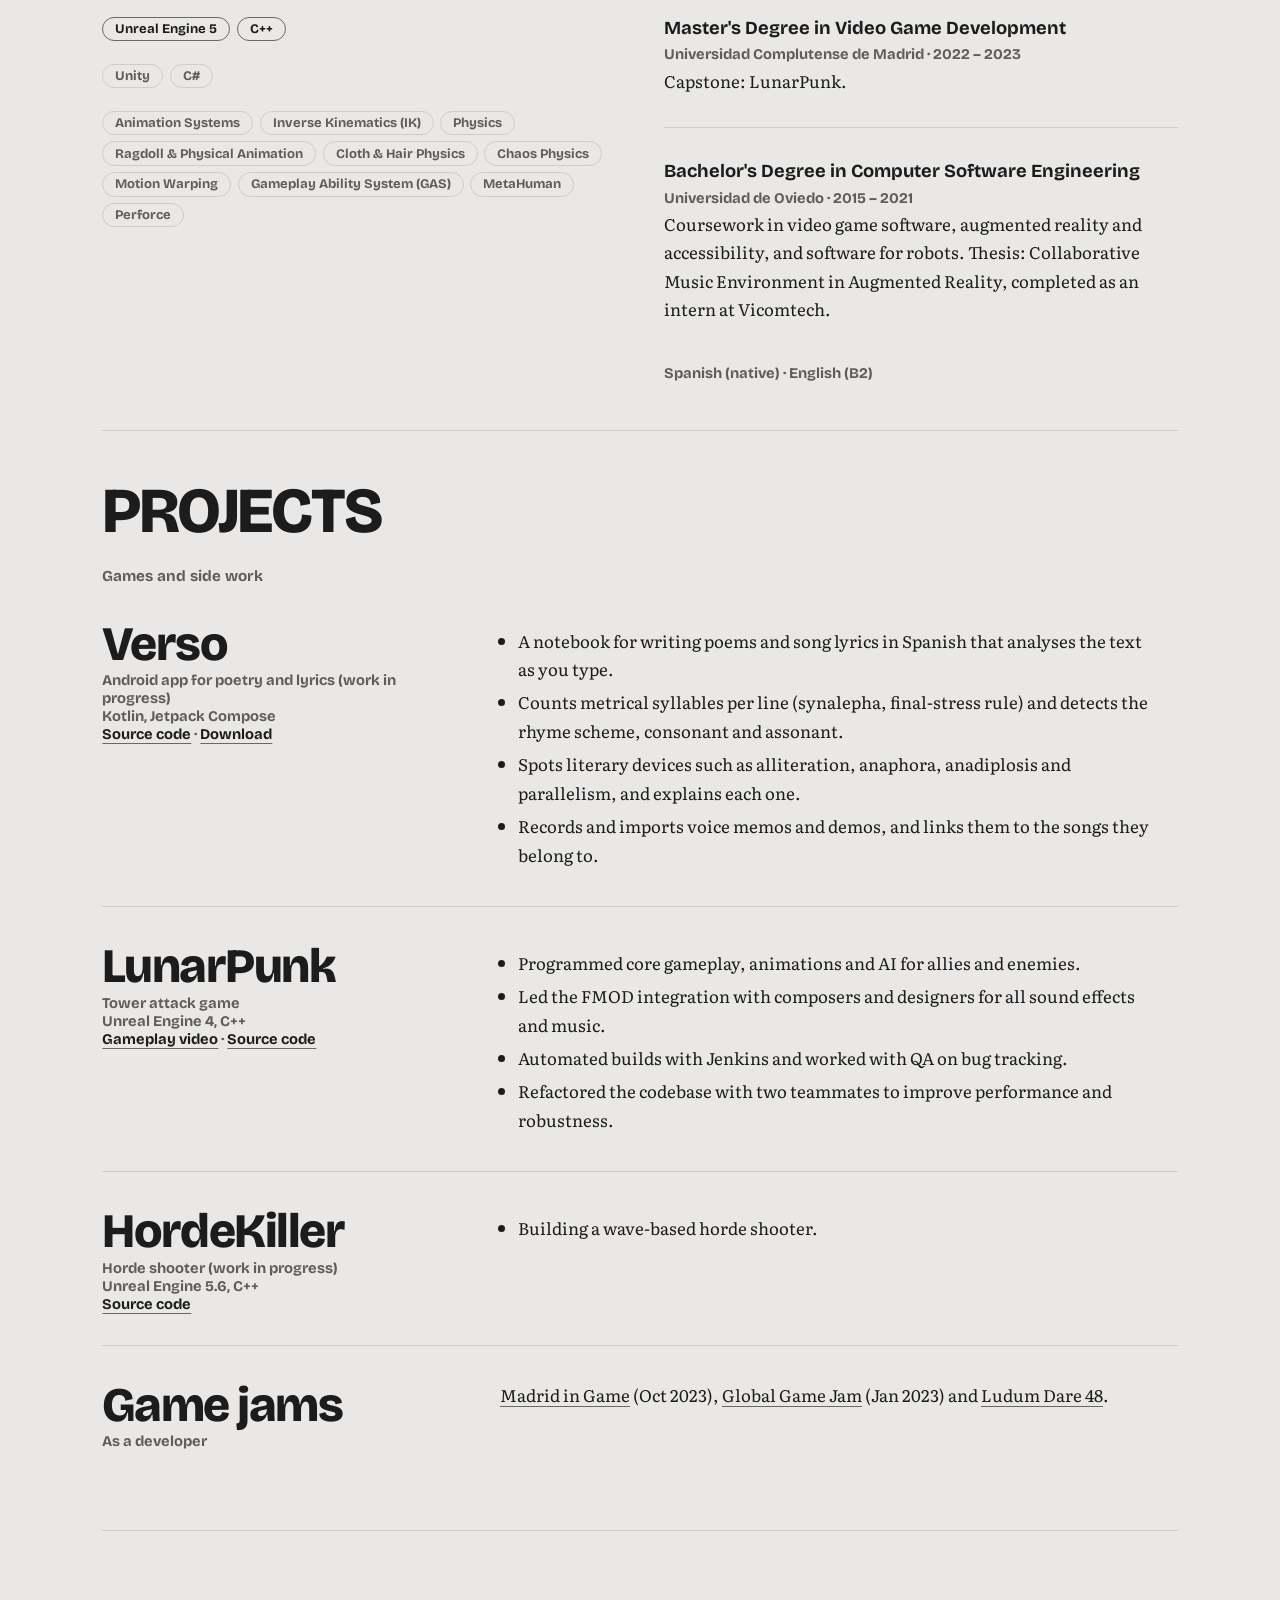
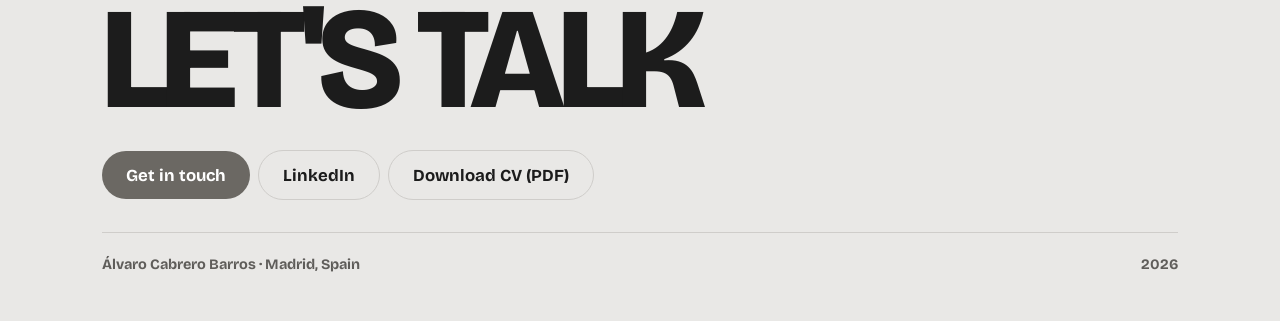
==== commit 605fa787: "Call the gameplay work combat mechanics Co-Authored-By: Claude Opus 5.5 <noreply@anthropic.com> Clau" ====
--- a/index.html
+++ b/index.html
@@ -77,7 +77,7 @@
       <li>Designed hit-reaction systems for players and enemies built on additive and directional animation.</li>
       <li>Reworked the look-at system with per-character profiles, extra neck bones and crowd-scale performance fixes.</li>
       <li>Implement Inverse Kinematics (IK) for locomotion, environment interactions and combat.</li>
-      <li>Build traversal and combat animation features in C++ and Animation Blueprints with Motion Warping, integrated through the Gameplay Ability System (GAS).</li>
+      <li>Build combat mechanics and traversal in C++ and Animation Blueprints with Motion Warping, integrated through the Gameplay Ability System (GAS).</li>
       <li>Optimize physics for console performance budgets.</li>
       <li>Worked with MetaHuman characters.</li>
       <li>Design custom Animation Blueprint nodes, test levels and debug tools so animators can iterate on physics and locomotion.</li>
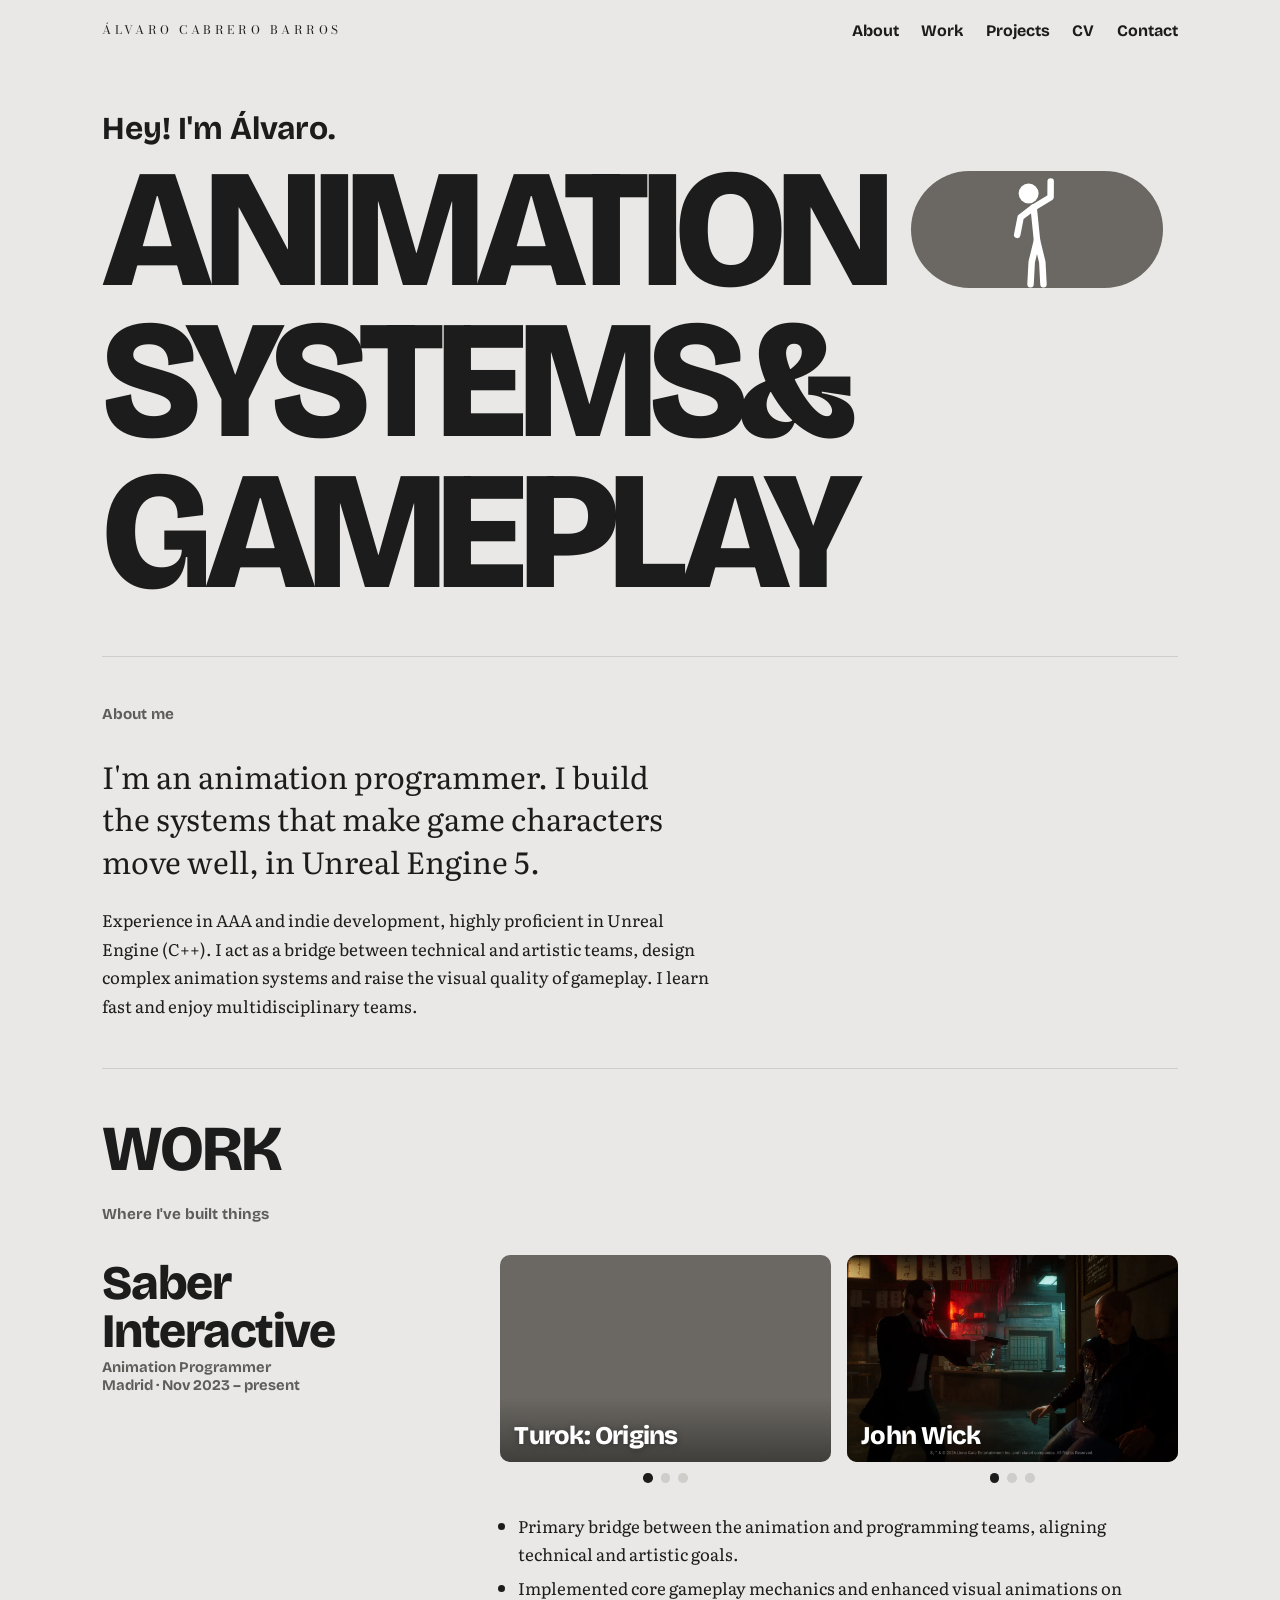
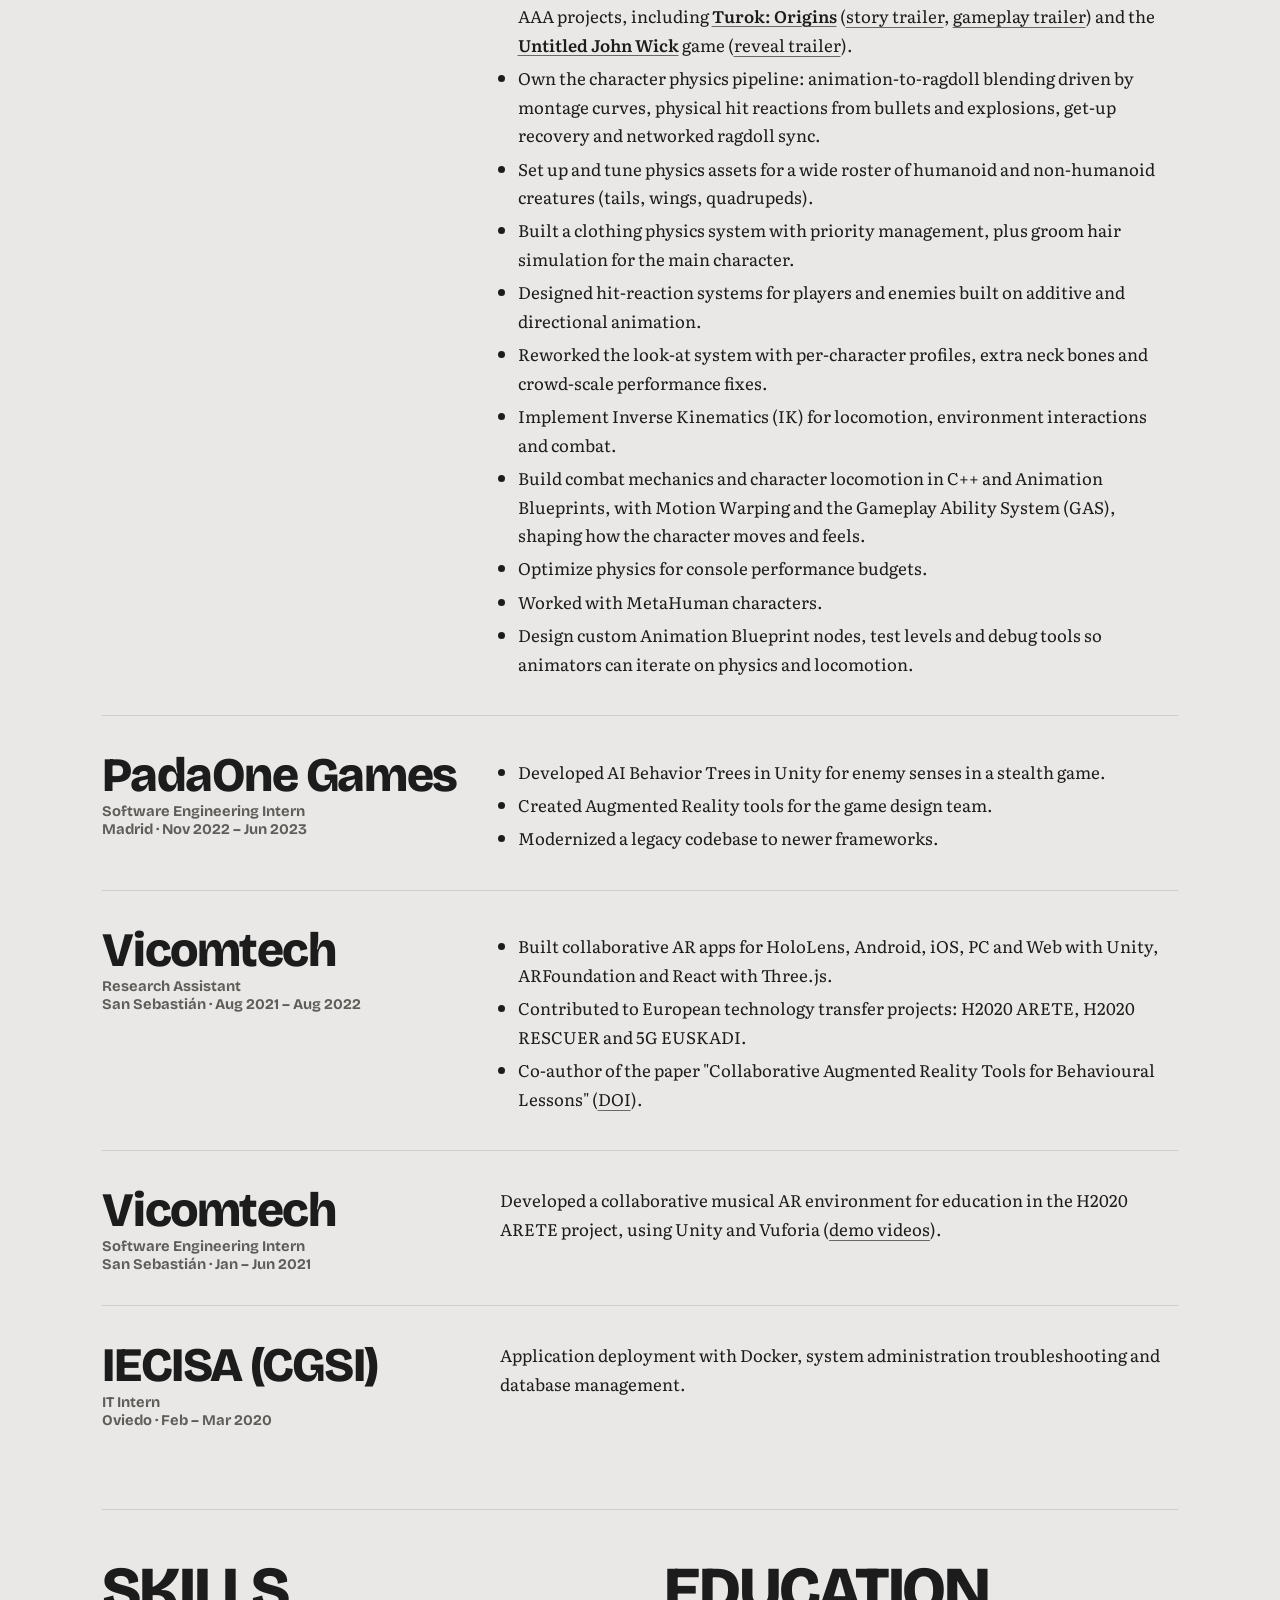
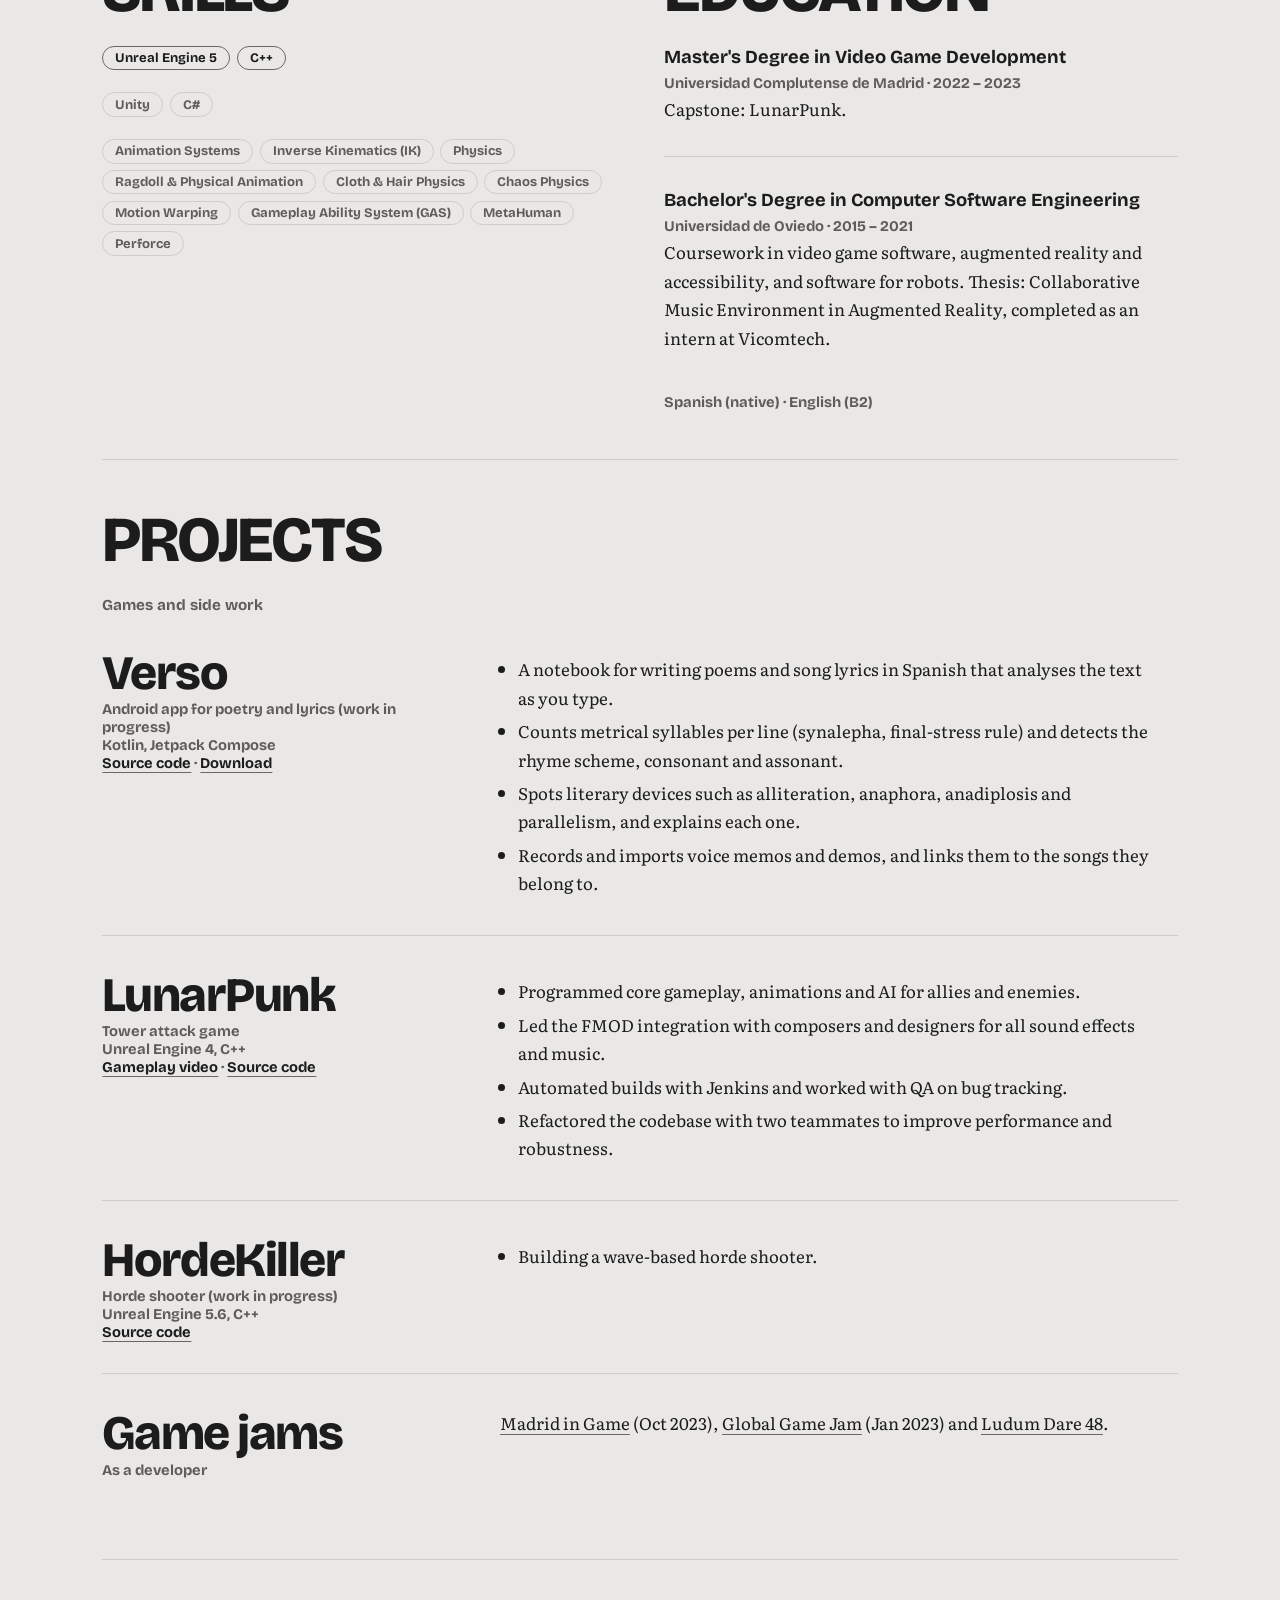
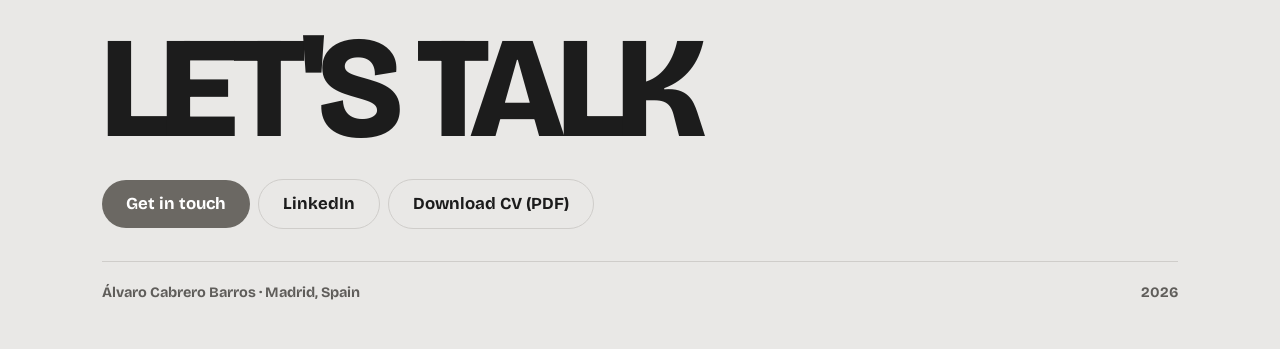
==== commit 0112bd0c: "Describe movement work as character locomotion and feel Co-Authored-By: Claude Opus 5.5 <noreply@ant" ====
--- a/index.html
+++ b/index.html
@@ -77,7 +77,7 @@
       <li>Designed hit-reaction systems for players and enemies built on additive and directional animation.</li>
       <li>Reworked the look-at system with per-character profiles, extra neck bones and crowd-scale performance fixes.</li>
       <li>Implement Inverse Kinematics (IK) for locomotion, environment interactions and combat.</li>
-      <li>Build combat mechanics and traversal in C++ and Animation Blueprints with Motion Warping, integrated through the Gameplay Ability System (GAS).</li>
+      <li>Build combat mechanics and character locomotion in C++ and Animation Blueprints, with Motion Warping and the Gameplay Ability System (GAS), shaping how the character moves and feels.</li>
       <li>Optimize physics for console performance budgets.</li>
       <li>Worked with MetaHuman characters.</li>
       <li>Design custom Animation Blueprint nodes, test levels and debug tools so animators can iterate on physics and locomotion.</li>
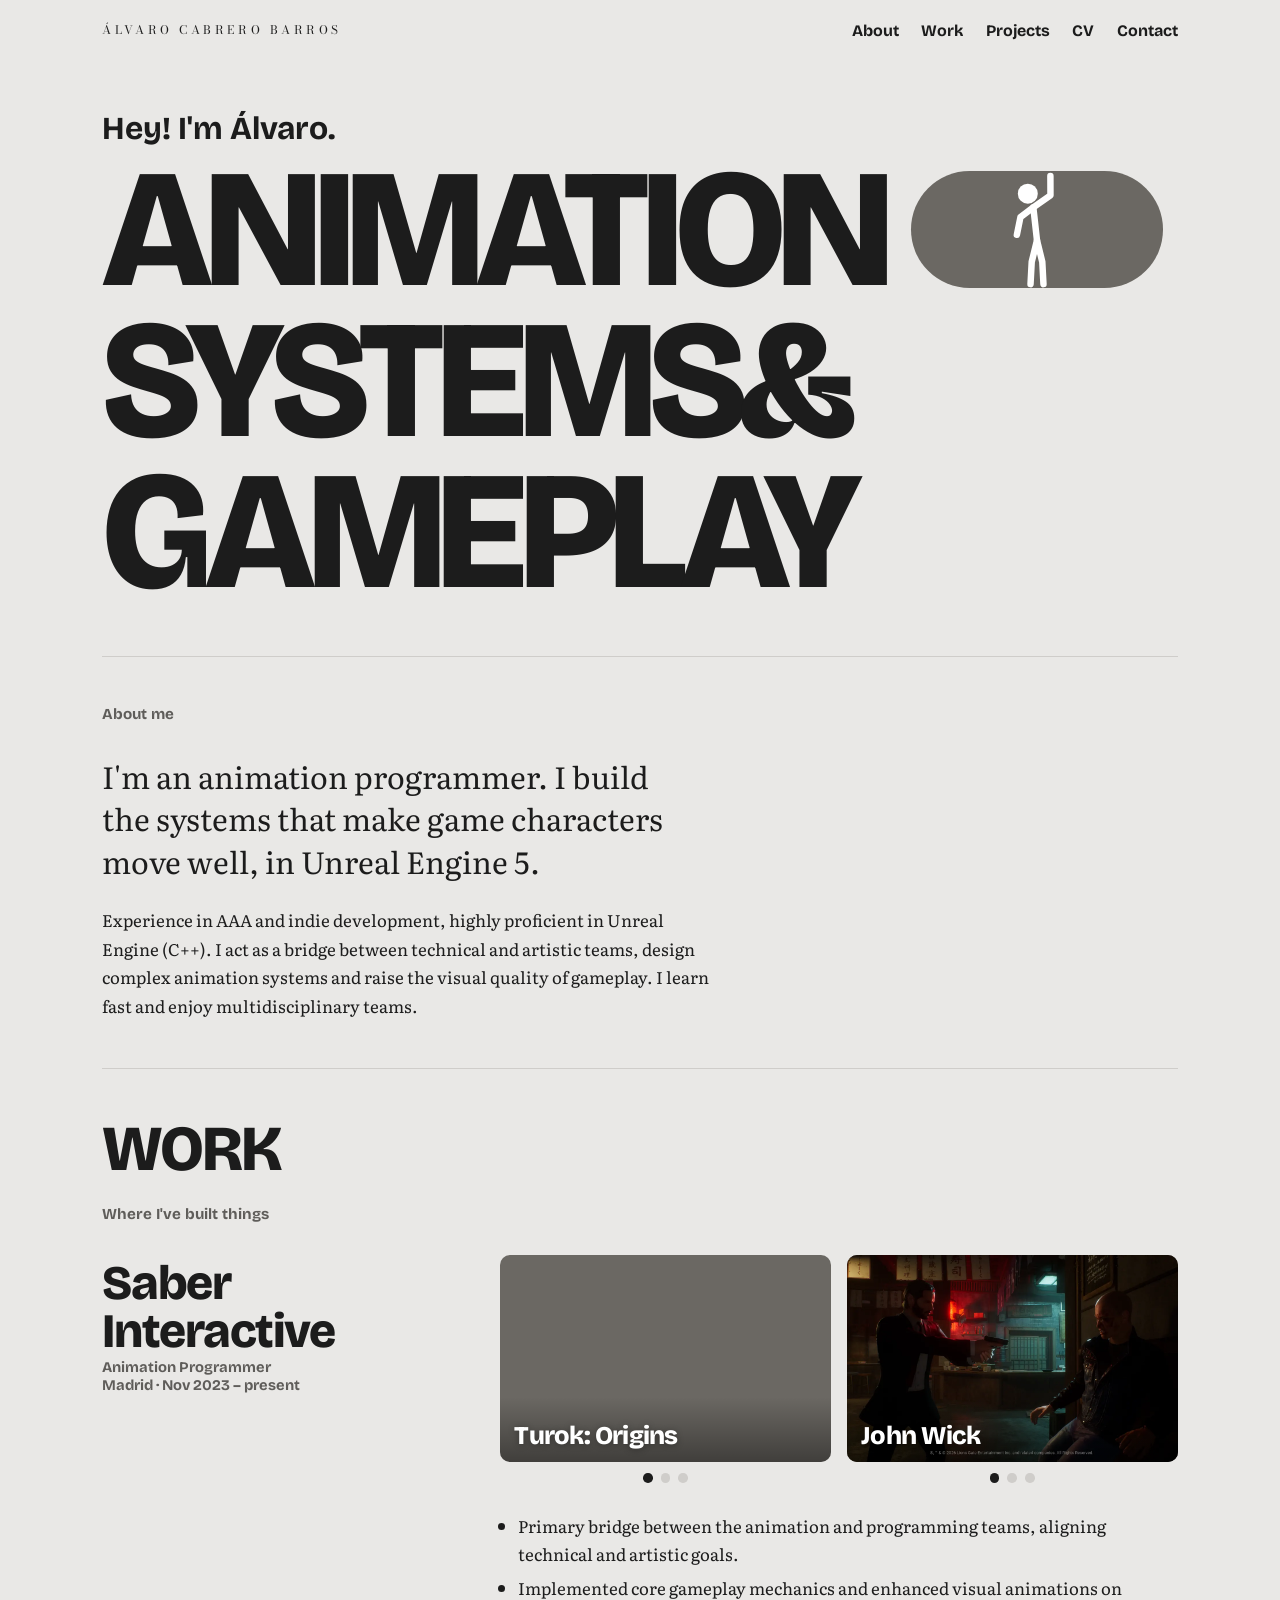
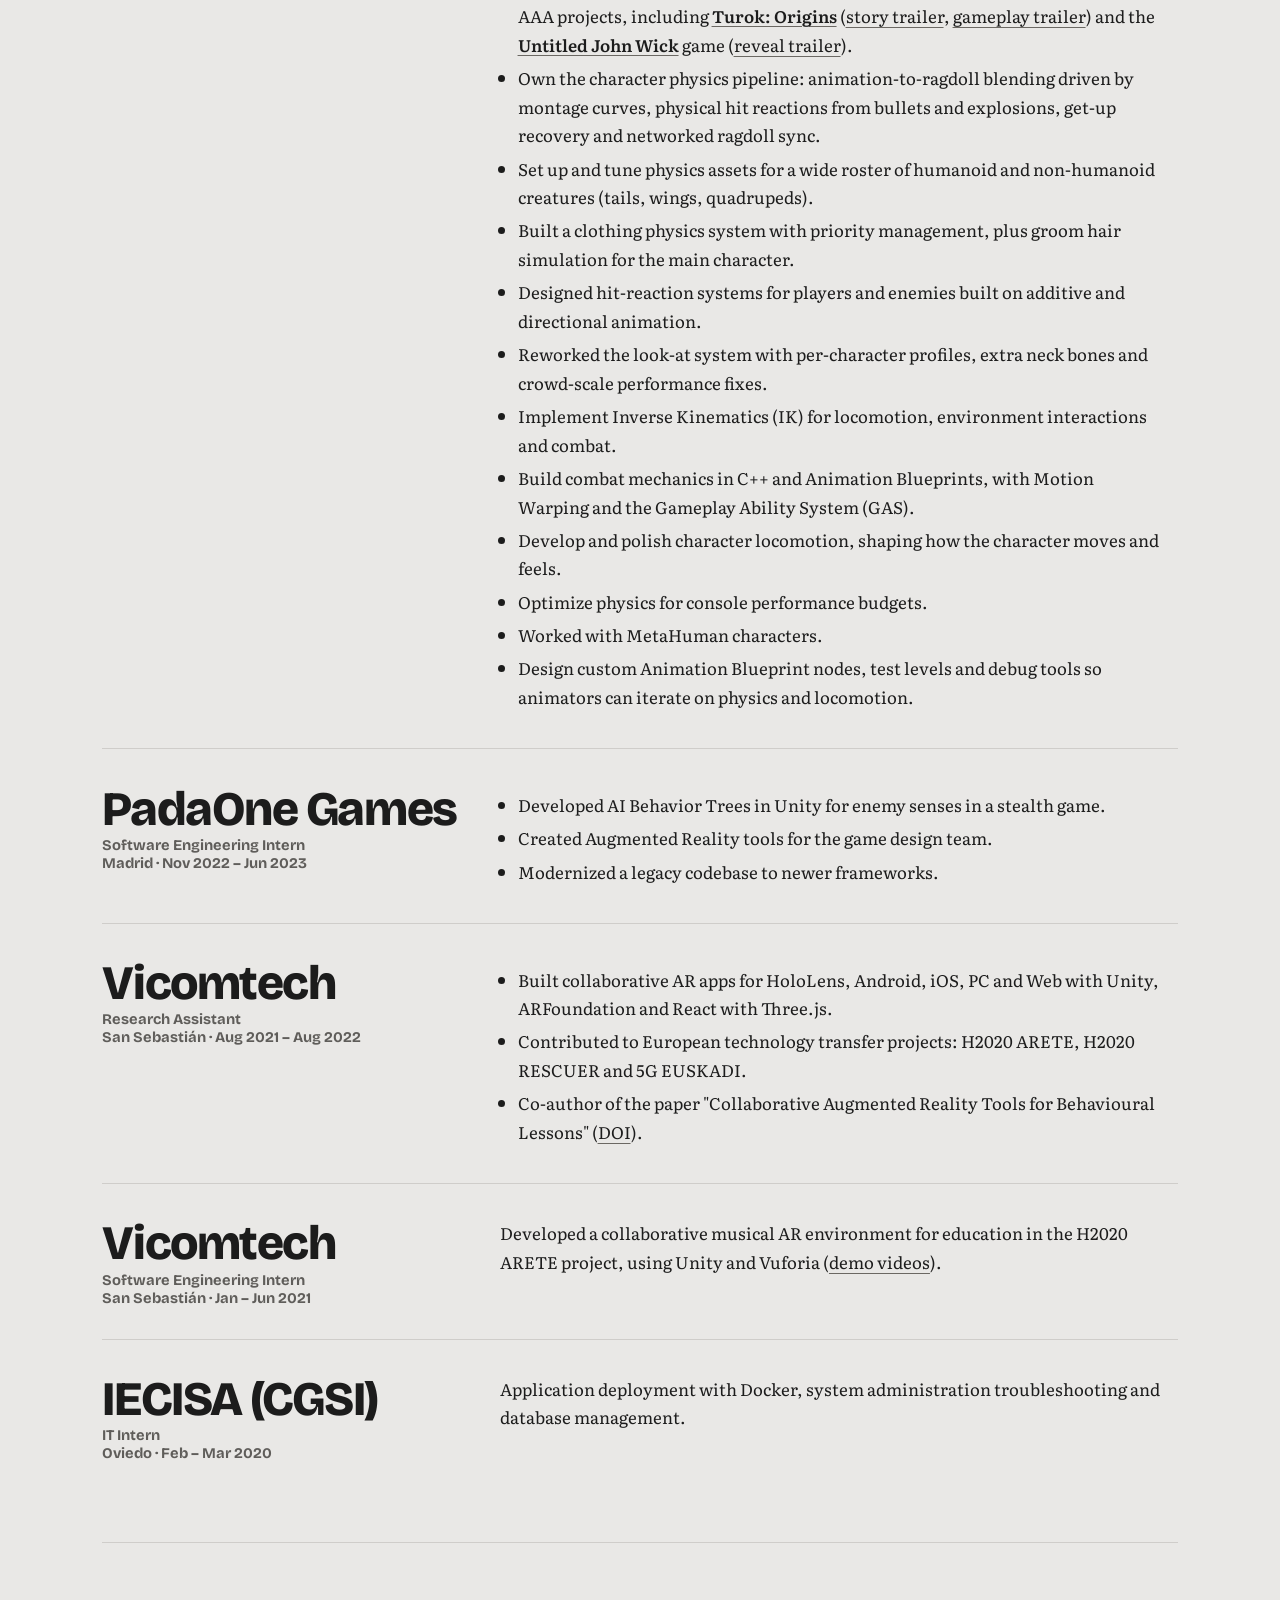
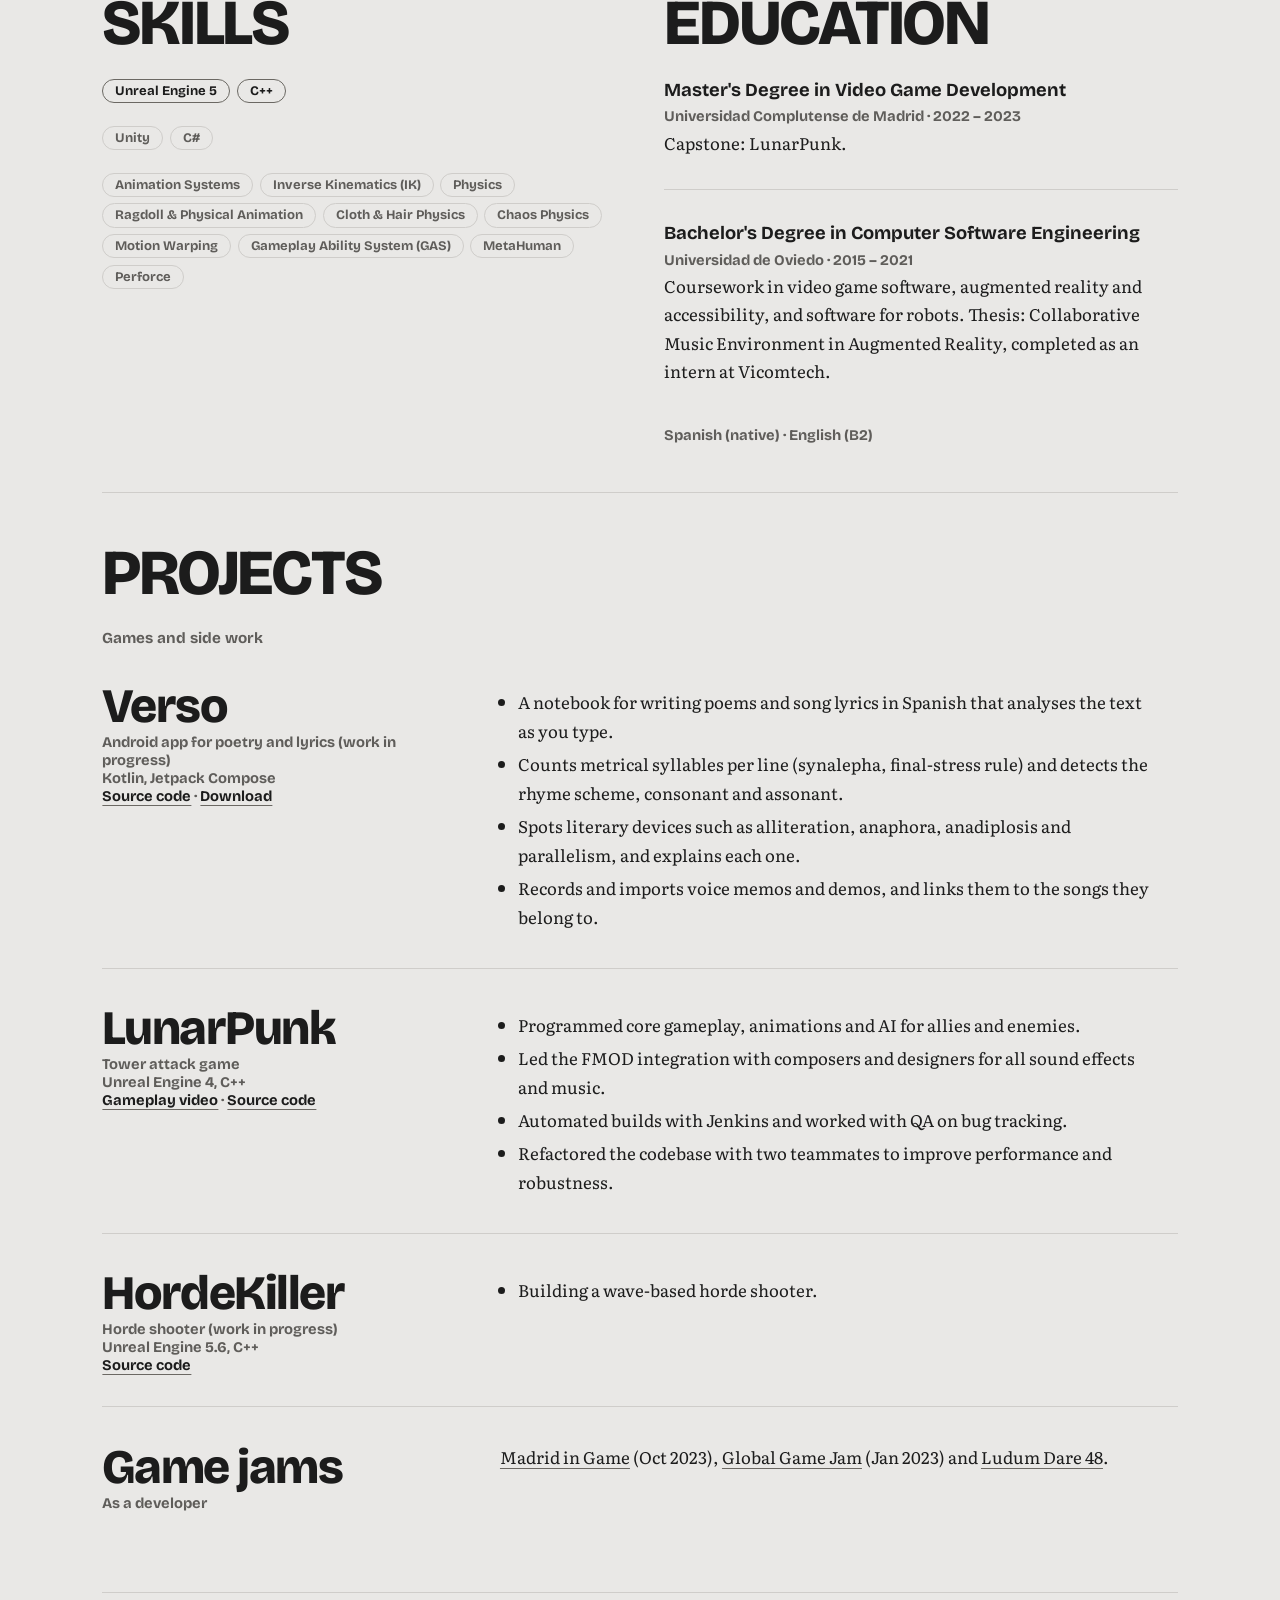
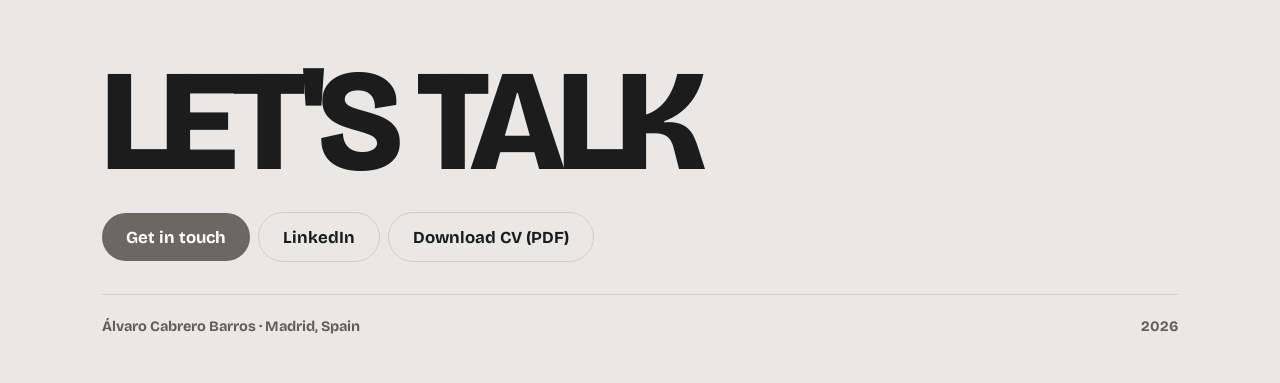
==== commit b4e9626e: "Give character locomotion and feel its own bullet Co-Authored-By: Claude Opus 5.5 <noreply@anthropic" ====
--- a/index.html
+++ b/index.html
@@ -77,7 +77,8 @@
       <li>Designed hit-reaction systems for players and enemies built on additive and directional animation.</li>
       <li>Reworked the look-at system with per-character profiles, extra neck bones and crowd-scale performance fixes.</li>
       <li>Implement Inverse Kinematics (IK) for locomotion, environment interactions and combat.</li>
-      <li>Build combat mechanics and character locomotion in C++ and Animation Blueprints, with Motion Warping and the Gameplay Ability System (GAS), shaping how the character moves and feels.</li>
+      <li>Build combat mechanics in C++ and Animation Blueprints, with Motion Warping and the Gameplay Ability System (GAS).</li>
+      <li>Develop and polish character locomotion, shaping how the character moves and feels.</li>
       <li>Optimize physics for console performance budgets.</li>
       <li>Worked with MetaHuman characters.</li>
       <li>Design custom Animation Blueprint nodes, test levels and debug tools so animators can iterate on physics and locomotion.</li>
